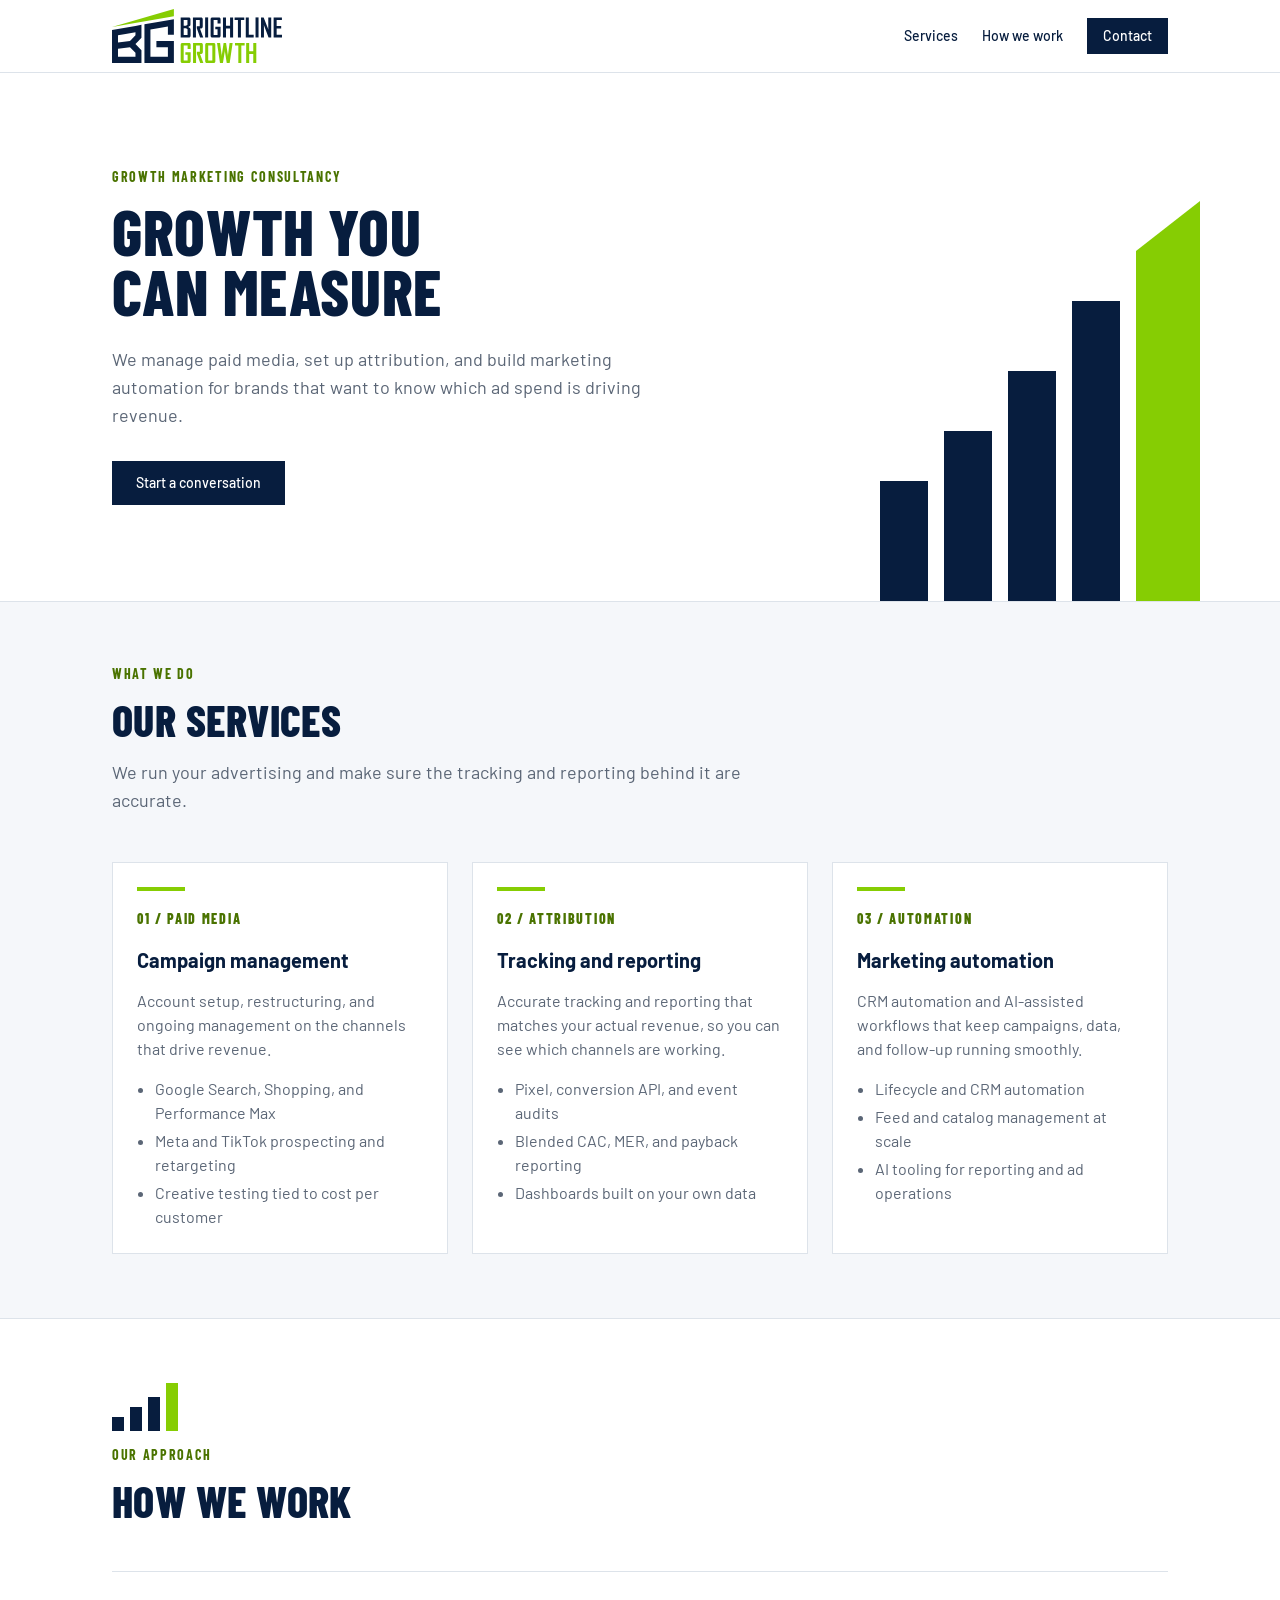
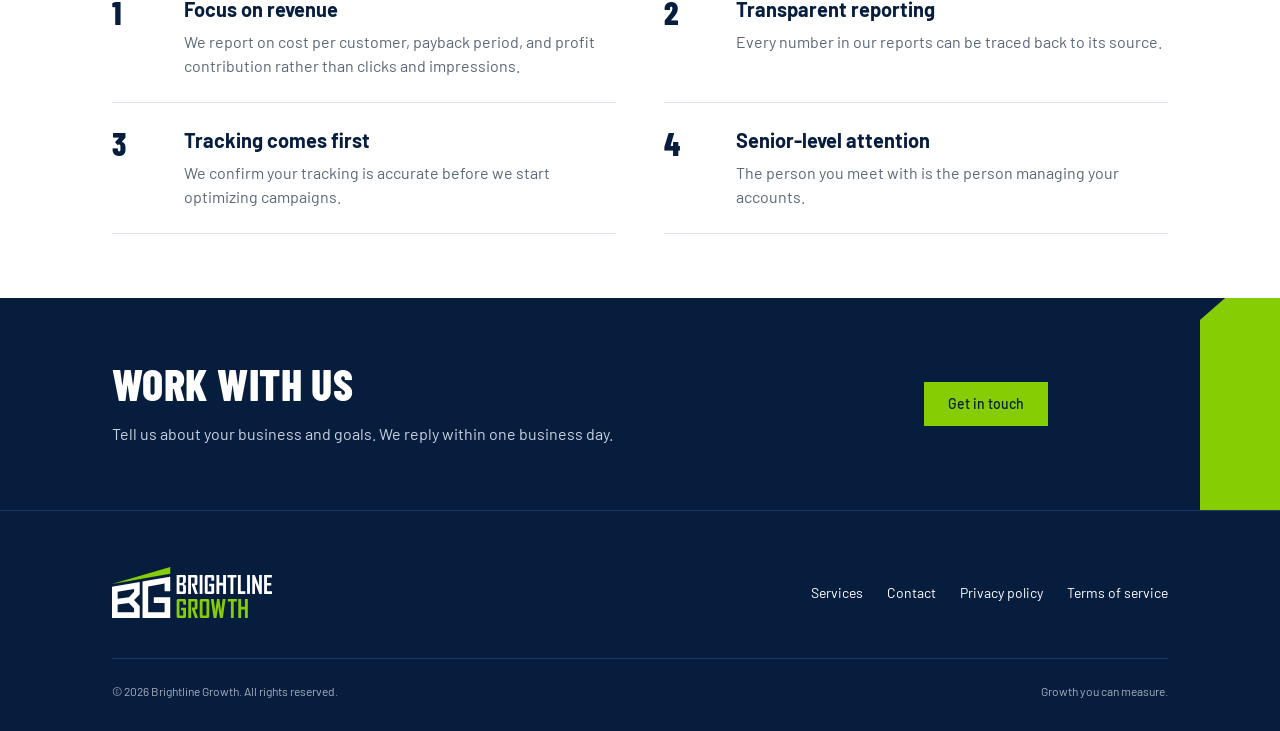
==== index.html @ 3784487e "Add motion: hero chart load sequence, scroll-triggered bars, hover feedback - Hero headline rises wo" ====
<!doctype html>
<html lang="en">
<head>
<meta charset="utf-8">
<script>document.documentElement.classList.add("js")</script>
<meta name="viewport" content="width=device-width, initial-scale=1, maximum-scale=1, user-scalable=no">
<title>Brightline Growth | Growth you can measure</title>
<meta name="description" content="Brightline Growth is a growth marketing consultancy offering paid media management, attribution, and marketing automation.">
<meta property="og:title" content="Brightline Growth | Growth you can measure">
<meta property="og:description" content="Brightline Growth is a growth marketing consultancy offering paid media management, attribution, and marketing automation.">
<meta property="og:type" content="website">
<meta name="theme-color" content="#071d3e">
<link rel="icon" type="image/svg+xml" href="assets/bg-mark.svg">
<link rel="preconnect" href="https://fonts.googleapis.com">
<link rel="preconnect" href="https://fonts.gstatic.com" crossorigin>
<link href="https://fonts.googleapis.com/css2?family=Barlow+Condensed:wght@700;800&family=Barlow:wght@400;500;700&display=swap" rel="stylesheet">
<link rel="stylesheet" href="assets/styles.css">
</head>
<body>
<a class="skip" href="#main">Skip to content</a>
<header class="site-header">
  <div class="wrap">
    <a class="logo" href="index.html" aria-label="Brightline Growth home"><img src="assets/brightline-growth-lockup.svg" alt="Brightline Growth" width="170" height="54"></a>
    <nav class="nav" aria-label="Main">
      <a href="index.html#services" class="nav-hide">Services</a>
      <a href="index.html#how" class="nav-hide">How we work</a>
      <a href="contact.html" class="btn btn-sm">Contact</a>
    </nav>
  </div>
</header>
<main id="main">

<section class="hero">
  <div class="wrap">
    <span class="eyebrow">Growth marketing consultancy</span>
    <h1 class="display-xl"><span class="w"><span>Growth</span></span> <span class="w"><span>you</span></span> <span class="w"><span>can</span></span> <span class="w"><span>measure</span></span></h1>
    <p class="body-lg muted">We manage paid media, set up attribution, and build marketing automation for brands that want to know which ad spend is driving revenue.</p>
    <a class="btn" href="contact.html">Start a conversation</a>
  </div>
  <svg class="hero-geo" viewBox="0 0 360 420" preserveAspectRatio="xMaxYMax meet" aria-hidden="true">
    <rect x="40"  y="300" width="48" height="120" fill="#071d3e"/>
    <rect x="104" y="250" width="48" height="170" fill="#071d3e"/>
    <rect x="168" y="190" width="48" height="230" fill="#071d3e"/>
    <rect x="232" y="120" width="48" height="300" fill="#071d3e"/>
    <polygon points="296,420 360,420 360,20 296,70" fill="#86cd03"/>
  </svg>
</section>

<section class="section section-raised" id="services" aria-labelledby="services-title">
  <div class="wrap">
    <div class="section-head">
      <span class="eyebrow">What we do</span>
      <h2 class="display-lg" id="services-title">Our services</h2>
      <p class="body-lg muted">We run your advertising and make sure the tracking and reporting behind it are accurate.</p>
    </div>
    <div class="cards">
      <article class="card">
        <div class="card-bar"></div>
        <span class="card-num">01 / Paid media</span>
        <h3>Campaign management</h3>
        <p class="muted">Account setup, restructuring, and ongoing management on the channels that drive revenue.</p>
        <ul>
          <li>Google Search, Shopping, and Performance Max</li>
          <li>Meta and TikTok prospecting and retargeting</li>
          <li>Creative testing tied to cost per customer</li>
        </ul>
      </article>
      <article class="card">
        <div class="card-bar"></div>
        <span class="card-num">02 / Attribution</span>
        <h3>Tracking and reporting</h3>
        <p class="muted">Accurate tracking and reporting that matches your actual revenue, so you can see which channels are working.</p>
        <ul>
          <li>Pixel, conversion API, and event audits</li>
          <li>Blended CAC, MER, and payback reporting</li>
          <li>Dashboards built on your own data</li>
        </ul>
      </article>
      <article class="card">
        <div class="card-bar"></div>
        <span class="card-num">03 / Automation</span>
        <h3>Marketing automation</h3>
        <p class="muted">CRM automation and AI-assisted workflows that keep campaigns, data, and follow-up running smoothly.</p>
        <ul>
          <li>Lifecycle and CRM automation</li>
          <li>Feed and catalog management at scale</li>
          <li>AI tooling for reporting and ad operations</li>
        </ul>
      </article>
    </div>
  </div>
</section>

<section class="section" id="how" aria-labelledby="how-title">
  <div class="wrap">
    <div class="section-head">
      <div class="bars" aria-hidden="true"><span style="height:30%"></span><span style="height:50%"></span><span style="height:70%"></span><span style="height:100%"></span></div>
      <span class="eyebrow">Our approach</span>
      <h2 class="display-lg" id="how-title">How we work</h2>
    </div>
    <div class="rules">
      <div class="rule"><span class="rule-n">1</span><div><h3>Focus on revenue</h3><p>We report on cost per customer, payback period, and profit contribution rather than clicks and impressions.</p></div></div>
      <div class="rule"><span class="rule-n">2</span><div><h3>Transparent reporting</h3><p>Every number in our reports can be traced back to its source.</p></div></div>
      <div class="rule"><span class="rule-n">3</span><div><h3>Tracking comes first</h3><p>We confirm your tracking is accurate before we start optimizing campaigns.</p></div></div>
      <div class="rule"><span class="rule-n">4</span><div><h3>Senior-level attention</h3><p>The person you meet with is the person managing your accounts.</p></div></div>
    </div>
  </div>
</section>

<section class="cta" aria-labelledby="cta-title">
  <div class="wrap">
    <div>
      <h2 class="display-lg" id="cta-title">Work with us</h2>
      <p style="margin-top:16px">Tell us about your business and goals. We reply within one business day.</p>
    </div>
    <a class="btn btn-inverse" href="contact.html">Get in touch</a>
  </div>
  <svg class="cta-wedge" viewBox="0 0 280 300" preserveAspectRatio="xMaxYMax slice" aria-hidden="true">
    <polygon points="200,300 280,300 280,40 200,110" fill="#86cd03"/>
  </svg>
</section>
</main>
<footer class="site-footer">
  <div class="wrap">
    <div class="top">
      <a class="logo" href="index.html" aria-label="Brightline Growth home"><img src="assets/brightline-growth-lockup-reversed.svg" alt="Brightline Growth" width="160" height="51"></a>
      <nav class="footer-links" aria-label="Footer">
        <a href="index.html#services">Services</a>
        <a href="contact.html">Contact</a>
        <a href="privacy.html">Privacy policy</a>
        <a href="terms.html">Terms of service</a>
      </nav>
    </div>
    <div class="footer-meta">
      <span>&copy; 2026 Brightline Growth. All rights reserved.</span>
      <span>Growth you can measure.</span>
    </div>
  </div>
</footer>
<script src="assets/site.js" defer></script>
</body>
</html>
---- assets/styles.css ----
/* Brightline Growth — site styles. Tokens from the Brightline Growth design system. */
:root {
  /* Brand */
  --navy: #071d3e;
  --lime: #86cd03;
  --navy-700: #1c3a66;
  --navy-100: #e3e9f2;
  --lime-700: #4a7300;
  --lime-100: #eef8d9;
  --gray-50: #f5f7fa;
  --gray-200: #dde3ea;
  --gray-500: #5b6676;
  --white: #ffffff;

  /* Semantic (Light) */
  --surface: var(--white);
  --surface-raised: var(--gray-50);
  --surface-inverse: var(--navy);
  --ink: var(--navy);
  --ink-muted: var(--gray-500);
  --ink-inverse: var(--white);
  --border: var(--gray-200);
  --border-strong: #7a8698;
  --primary: var(--navy);
  --on-primary: var(--white);
  --primary-hover: var(--navy-700);
  --accent: var(--lime);
  --on-accent: var(--navy);
  --accent-ink: var(--lime-700);
  --focus: var(--lime-700);
  --positive: var(--lime-700);
  --negative: #b8431c;
  --inverse-action: var(--lime);
  --on-inverse-action: var(--navy);

  /* Type */
  --font-display: "Barlow Condensed", "Arial Narrow", system-ui, sans-serif;
  --font-sans: Barlow, system-ui, -apple-system, "Segoe UI", sans-serif;

  /* Space */
  --space-1: 4px; --space-2: 8px; --space-3: 12px; --space-4: 16px;
  --space-6: 24px; --space-8: 32px; --space-12: 48px; --space-16: 64px;

  --radius-sm: 2px;
  --max: 1120px;
  --gutter: 16px;
  color-scheme: light;
}

* { box-sizing: border-box; }
/* overflow-x: clip (not hidden) stops sideways scrolling without breaking the sticky header. */
html { -webkit-text-size-adjust: 100%; overflow-x: clip; scroll-padding-top: 88px; }
body {
  margin: 0;
  background: var(--surface);
  color: var(--ink);
  font-family: var(--font-sans);
  font-size: 16px;
  line-height: 24px;
  overflow-x: clip;
  touch-action: pan-x pan-y; /* no double-tap or pinch zoom */
}
img { max-width: 100%; display: block; }
a { color: var(--ink); text-decoration-thickness: 1px; text-underline-offset: 3px; }
a:hover { color: var(--accent-ink); }
:focus-visible { outline: 2px solid var(--focus); outline-offset: 2px; }

.skip { position: absolute; left: -9999px; }
.skip:focus { left: var(--space-4); top: var(--space-4); background: var(--surface); padding: var(--space-2) var(--space-4); z-index: 10; }

.wrap { max-width: var(--max); margin: 0 auto; padding: 0 var(--gutter); }
@media (min-width: 720px) { :root { --gutter: 32px; } }

/* Type styles */
.display-xl, .display-lg, .eyebrow { font-family: var(--font-display); text-transform: uppercase; letter-spacing: 0.01em; font-weight: 800; margin: 0; }
.display-xl { font-size: 44px; line-height: 44px; }
.display-lg { font-size: 34px; line-height: 36px; }
@media (min-width: 720px) {
  .display-xl { font-size: 64px; line-height: 60px; }
  .display-lg { font-size: 44px; line-height: 44px; }
}
.eyebrow { font-size: 14px; line-height: 16px; font-weight: 700; letter-spacing: 0.12em; color: var(--accent-ink); margin-bottom: var(--space-4); display: block; }
h1, h2, h3 { margin: 0; font-weight: 700; }
h1 { font-size: 36px; line-height: 42px; }
h2 { font-size: 26px; line-height: 32px; }
h3 { font-size: 20px; line-height: 26px; }
.body-lg { font-size: 18px; line-height: 28px; }
.caption { font-size: 12px; line-height: 16px; color: var(--ink-muted); }
.muted { color: var(--ink-muted); }

/* Header */
.site-header { position: sticky; top: 0; z-index: 100; border-bottom: 1px solid var(--border); background: var(--surface); }
.site-header .wrap { display: flex; align-items: center; justify-content: space-between; gap: var(--space-4); min-height: 72px; }
.logo { display: inline-flex; padding: var(--space-2) 0; }
.logo img { width: 150px; height: auto; }
.nav { display: flex; align-items: center; gap: var(--space-6); }
.nav a { font-size: 14px; line-height: 20px; font-weight: 500; text-decoration: none; }
.nav a[aria-current="page"] { box-shadow: inset 0 -2px 0 var(--accent); }
.nav .nav-hide { display: none; }
@media (min-width: 560px) { .nav .nav-hide { display: inline; } .logo img { width: 170px; } }

/* Buttons */
.btn {
  display: inline-flex; align-items: center; justify-content: center; gap: var(--space-2);
  font-family: var(--font-sans); font-size: 14px; line-height: 20px; font-weight: 500;
  padding: var(--space-3) var(--space-6); border: 0; border-radius: 0;
  background: var(--primary); color: var(--on-primary); text-decoration: none; cursor: pointer;
}
.btn:hover { background: var(--primary-hover); color: var(--on-primary); }
.btn-inverse { background: var(--inverse-action); color: var(--on-inverse-action); }
.btn-inverse:hover { background: var(--white); color: var(--navy); }
.btn-sm { padding: var(--space-2) var(--space-4); }
.btn[disabled] { opacity: 0.6; cursor: wait; }

/* Hero */
.hero { position: relative; overflow: hidden; padding: var(--space-16) 0; }
.hero .wrap { position: relative; z-index: 1; }
.hero .display-xl { max-width: 14ch; }
.hero p { max-width: 560px; margin: var(--space-6) 0 var(--space-8); }
.hero-geo { position: absolute; right: -40px; bottom: 0; width: 360px; height: 100%; pointer-events: none; display: none; }
@media (min-width: 900px) { .hero { padding: 96px 0; } .hero-geo { display: block; right: max(0px, calc((100vw - var(--max)) / 2)); } }

/* Sections */
.section { padding: var(--space-16) 0; }
.section-raised { background: var(--surface-raised); border-top: 1px solid var(--border); border-bottom: 1px solid var(--border); }
.section-head { max-width: 640px; margin-bottom: var(--space-12); }
.section-head p { margin: var(--space-4) 0 0; }

.cards { display: grid; gap: var(--space-6); grid-template-columns: 1fr; }
@media (min-width: 800px) { .cards { grid-template-columns: repeat(3, 1fr); } }
.card { background: var(--surface); border: 1px solid var(--border); padding: var(--space-6); display: flex; flex-direction: column; gap: var(--space-4); }
.card p { margin: 0; }
.card ul { margin: 0; padding-left: 18px; color: var(--ink-muted); }
.card li + li { margin-top: var(--space-1); }
.card-num { font-family: var(--font-display); text-transform: uppercase; font-weight: 800; font-size: 14px; letter-spacing: 0.12em; color: var(--accent-ink); }
.card-bar { height: 4px; width: 48px; background: var(--accent); }

/* Proof / principles */
.rules { display: grid; gap: 0; grid-template-columns: 1fr; border-top: 1px solid var(--border); }
@media (min-width: 800px) { .rules { grid-template-columns: repeat(2, 1fr); column-gap: var(--space-12); } }
.rule { display: grid; grid-template-columns: 56px 1fr; gap: var(--space-4); padding: var(--space-6) 0; border-bottom: 1px solid var(--border); }
.rule-n { font-family: var(--font-display); font-weight: 800; font-size: 32px; line-height: 32px; color: var(--ink); }
.rule h3 { margin-bottom: var(--space-2); }
.rule p { margin: 0; color: var(--ink-muted); }

.bars { display: flex; align-items: flex-end; gap: 6px; height: 48px; margin-bottom: var(--space-4); }
.bars span { width: 12px; background: var(--navy); }
.bars span:last-child { background: var(--accent); }

/* CTA band */
.cta { background: var(--surface-inverse); color: var(--ink-inverse); padding: var(--space-16) 0; position: relative; overflow: hidden; }
.cta .wrap { display: flex; flex-direction: column; gap: var(--space-6); align-items: flex-start; position: relative; z-index: 1; }
.cta p { margin: 0; max-width: 520px; color: #c9d3e1; }
.cta-wedge { position: absolute; right: 0; bottom: 0; width: 280px; height: 100%; display: none; }
@media (min-width: 800px) { .cta .wrap { flex-direction: row; align-items: center; justify-content: space-between; } .cta-wedge { display: block; } .cta .btn { margin-right: 120px; } }

/* Footer */
.site-footer { background: var(--surface-inverse); color: var(--ink-inverse); border-top: 1px solid var(--navy-700); padding: var(--space-12) 0 var(--space-8); }
.site-footer .wrap { display: grid; gap: var(--space-8); }
.site-footer .logo img { width: 160px; }
.footer-links { display: flex; flex-wrap: wrap; gap: var(--space-6); }
.footer-links a { color: var(--ink-inverse); font-size: 14px; text-decoration: none; }
.footer-links a:hover { color: var(--lime); }
.footer-meta { font-size: 12px; line-height: 16px; color: #a3afc0; border-top: 1px solid var(--navy-700); padding-top: var(--space-6); display: flex; flex-wrap: wrap; justify-content: space-between; gap: var(--space-4); }
@media (min-width: 720px) { .site-footer .top { display: flex; justify-content: space-between; align-items: center; } }

/* Page header (inner pages) */
.page-head { background: var(--surface-inverse); color: var(--ink-inverse); padding: var(--space-12) 0; position: relative; overflow: hidden; }
.page-head .eyebrow { color: var(--lime); }
.page-head p { color: #c9d3e1; margin: var(--space-4) 0 0; max-width: 560px; }

/* Contact */
.contact-grid { display: grid; gap: var(--space-12); grid-template-columns: 1fr; }
@media (min-width: 880px) { .contact-grid { grid-template-columns: 3fr 2fr; } }
.form { display: grid; gap: var(--space-6); }
.form-row { display: grid; gap: var(--space-6); grid-template-columns: 1fr; }
@media (min-width: 600px) { .form-row { grid-template-columns: 1fr 1fr; } }
.field { display: grid; gap: var(--space-2); }
.field label { font-size: 14px; line-height: 20px; font-weight: 500; }
.field .opt { color: var(--ink-muted); font-weight: 400; }
.field input, .field select, .field textarea {
  font: inherit; color: var(--ink); background: var(--surface);
  border: 1px solid var(--border-strong); border-radius: var(--radius-sm);
  padding: var(--space-3); width: 100%; min-height: 48px;
}
.field textarea { min-height: 140px; resize: vertical; }
.field select { appearance: none; background-image: linear-gradient(45deg, transparent 50%, var(--ink) 50%), linear-gradient(135deg, var(--ink) 50%, transparent 50%); background-position: calc(100% - 18px) 21px, calc(100% - 13px) 21px; background-size: 5px 5px; background-repeat: no-repeat; padding-right: 40px; }
.field input:focus-visible, .field select:focus-visible, .field textarea:focus-visible { outline: 2px solid var(--focus); outline-offset: 2px; }
.field [aria-invalid="true"] { border-color: var(--negative); }
.error { color: var(--negative); font-size: 14px; line-height: 20px; margin: 0; }
.error:empty { display: none; }
.hp { position: absolute; left: -9999px; }
.form-note { font-size: 12px; line-height: 16px; color: var(--ink-muted); margin: 0; }
.status { padding: var(--space-4) var(--space-6); border: 1px solid var(--border); margin: 0; }
.status.ok { background: var(--lime-100); border-color: var(--lime-700); color: var(--navy); }
.status.bad { border-color: var(--negative); color: var(--negative); }
.aside { background: var(--surface-raised); border: 1px solid var(--border); padding: var(--space-6); display: grid; gap: var(--space-6); align-content: start; }
.aside h3 { margin-bottom: var(--space-2); }
.aside p, .aside ol { margin: 0; }
.aside ol { padding-left: 20px; }
.aside li + li { margin-top: var(--space-2); }

/* Legal */
.legal { max-width: 720px; padding: var(--space-12) 0 var(--space-16); }
.legal h2 { margin: var(--space-12) 0 var(--space-4); }
.legal h3 { margin: var(--space-6) 0 var(--space-2); }
.legal p, .legal ul { margin: 0 0 var(--space-4); }
.legal ul { padding-left: 20px; }
.legal li + li { margin-top: var(--space-2); }
.legal .updated { color: var(--ink-muted); font-size: 14px; }
.toc { background: var(--surface-raised); border: 1px solid var(--border); padding: var(--space-6); margin: var(--space-8) 0 0; }
.toc ol { margin: var(--space-2) 0 0; padding-left: 20px; columns: 1; }
@media (min-width: 600px) { .toc ol { columns: 2; column-gap: var(--space-8); } }

@media (prefers-reduced-motion: no-preference) { html { scroll-behavior: smooth; } }

/* ==========================================================================
   Motion
   One orchestrated moment (the hero chart plots itself on load), the same
   growth motif repeated where bars already exist, and feedback on hover/scroll.
   Everything is visible without JS; reduced-motion users get a static page.
   ========================================================================== */
:root {
  --ease-out: cubic-bezier(0.16, 1, 0.3, 1);
  --ease-in-out: cubic-bezier(0.65, 0, 0.35, 1);
}

/* Header compacts once the page scrolls */
.site-header .wrap { transition: min-height 0.35s var(--ease-out); }
.site-header .logo img { transition: width 0.35s var(--ease-out); }
.site-header.is-scrolled .wrap { min-height: 60px; }
.site-header.is-scrolled .logo img { width: 132px; }
@media (min-width: 560px) { .site-header.is-scrolled .logo img { width: 150px; } }

/* Nav underline slides in from the left */
.nav a:not(.btn) { position: relative; }
.nav a:not(.btn)::after {
  content: ""; position: absolute; left: 0; right: 0; bottom: -6px; height: 2px;
  background: var(--accent); transform: scaleX(0); transform-origin: left;
  transition: transform 0.3s var(--ease-out);
}
.nav a:not(.btn):hover::after { transform: scaleX(1); }

/* Buttons: a lime bar sweeps along the bottom; inverse buttons fill from the left */
.btn { position: relative; overflow: hidden; isolation: isolate; transition: background-color 0.25s, color 0.25s; }
.btn::after {
  content: ""; position: absolute; left: 0; right: 0; bottom: 0; height: 3px;
  background: var(--accent); transform: scaleX(0); transform-origin: left;
  transition: transform 0.35s var(--ease-out);
}
.btn:hover::after, .btn:focus-visible::after { transform: scaleX(1); }
.btn-inverse:hover { background: var(--inverse-action); }
.btn-inverse::after { top: 0; height: auto; background: var(--white); z-index: -1; }

/* Cards: the lime bar extends across the card on hover */
.card { transition: border-color 0.3s; }
.card:hover { border-color: var(--border-strong); }
.card-bar { transform-origin: left; transition: width 0.5s var(--ease-out); }
.card:hover .card-bar { width: 100%; }

@media (prefers-reduced-motion: no-preference) {
  /* Hero load sequence: words rise, then the chart plots bar by bar */
  .hero .w { display: inline-block; overflow: hidden; vertical-align: top; padding-bottom: 0.08em; margin-bottom: -0.08em; }
  .hero .w > span { display: inline-block; animation: rise 0.9s var(--ease-out) both; }
  .hero .w:nth-child(2) > span { animation-delay: 0.08s; }
  .hero .w:nth-child(3) > span { animation-delay: 0.16s; }
  .hero .w:nth-child(4) > span { animation-delay: 0.24s; }
  .hero .eyebrow { animation: fade 0.6s ease both; }
  .hero p, .hero .btn { animation: fade-up 0.8s var(--ease-out) 0.45s both; }
  .hero .btn { animation-delay: 0.55s; }

  .hero-geo rect, .hero-geo polygon { transform-box: fill-box; transform-origin: bottom; animation: grow 1s var(--ease-out) both; }
  .hero-geo rect:nth-of-type(1) { animation-delay: 0.35s; }
  .hero-geo rect:nth-of-type(2) { animation-delay: 0.45s; }
  .hero-geo rect:nth-of-type(3) { animation-delay: 0.55s; }
  .hero-geo rect:nth-of-type(4) { animation-delay: 0.65s; }
  .hero-geo polygon { animation: grow 1.3s var(--ease-out) 0.8s both; }

  /* Repeated motif: bars grow when they scroll into view (JS adds .in) */
  .js .bars span { transform: scaleY(0); transform-origin: bottom; transition: transform 0.8s var(--ease-out); }
  .js .bars span:nth-child(2) { transition-delay: 0.08s; }
  .js .bars span:nth-child(3) { transition-delay: 0.16s; }
  .js .bars span:nth-child(4) { transition-delay: 0.24s; }
  .js .bars.in span { transform: none; }

  .js .card .card-bar { transform: scaleX(0); transition: transform 0.7s var(--ease-out), width 0.5s var(--ease-out); }
  .js .card:nth-child(2) .card-bar { transition-delay: 0.1s, 0s; }
  .js .card:nth-child(3) .card-bar { transition-delay: 0.2s, 0s; }
  .js .cards.in .card-bar { transform: none; }

  .js .cta-wedge polygon { transform-box: fill-box; transform-origin: bottom; transform: scaleY(0); transition: transform 1.1s var(--ease-out) 0.15s; }
  .js .cta.in .cta-wedge polygon { transform: none; }
}

@keyframes rise { from { transform: translateY(105%); } to { transform: none; } }
@keyframes fade { from { opacity: 0; } to { opacity: 1; } }
@keyframes fade-up { from { opacity: 0; transform: translateY(12px); } to { opacity: 1; transform: none; } }
@keyframes grow { from { transform: scaleY(0); } to { transform: none; } }
@media (prefers-reduced-motion: reduce) {
  *, *::before, *::after { transition-duration: 0.01ms !important; animation-duration: 0.01ms !important; }
}
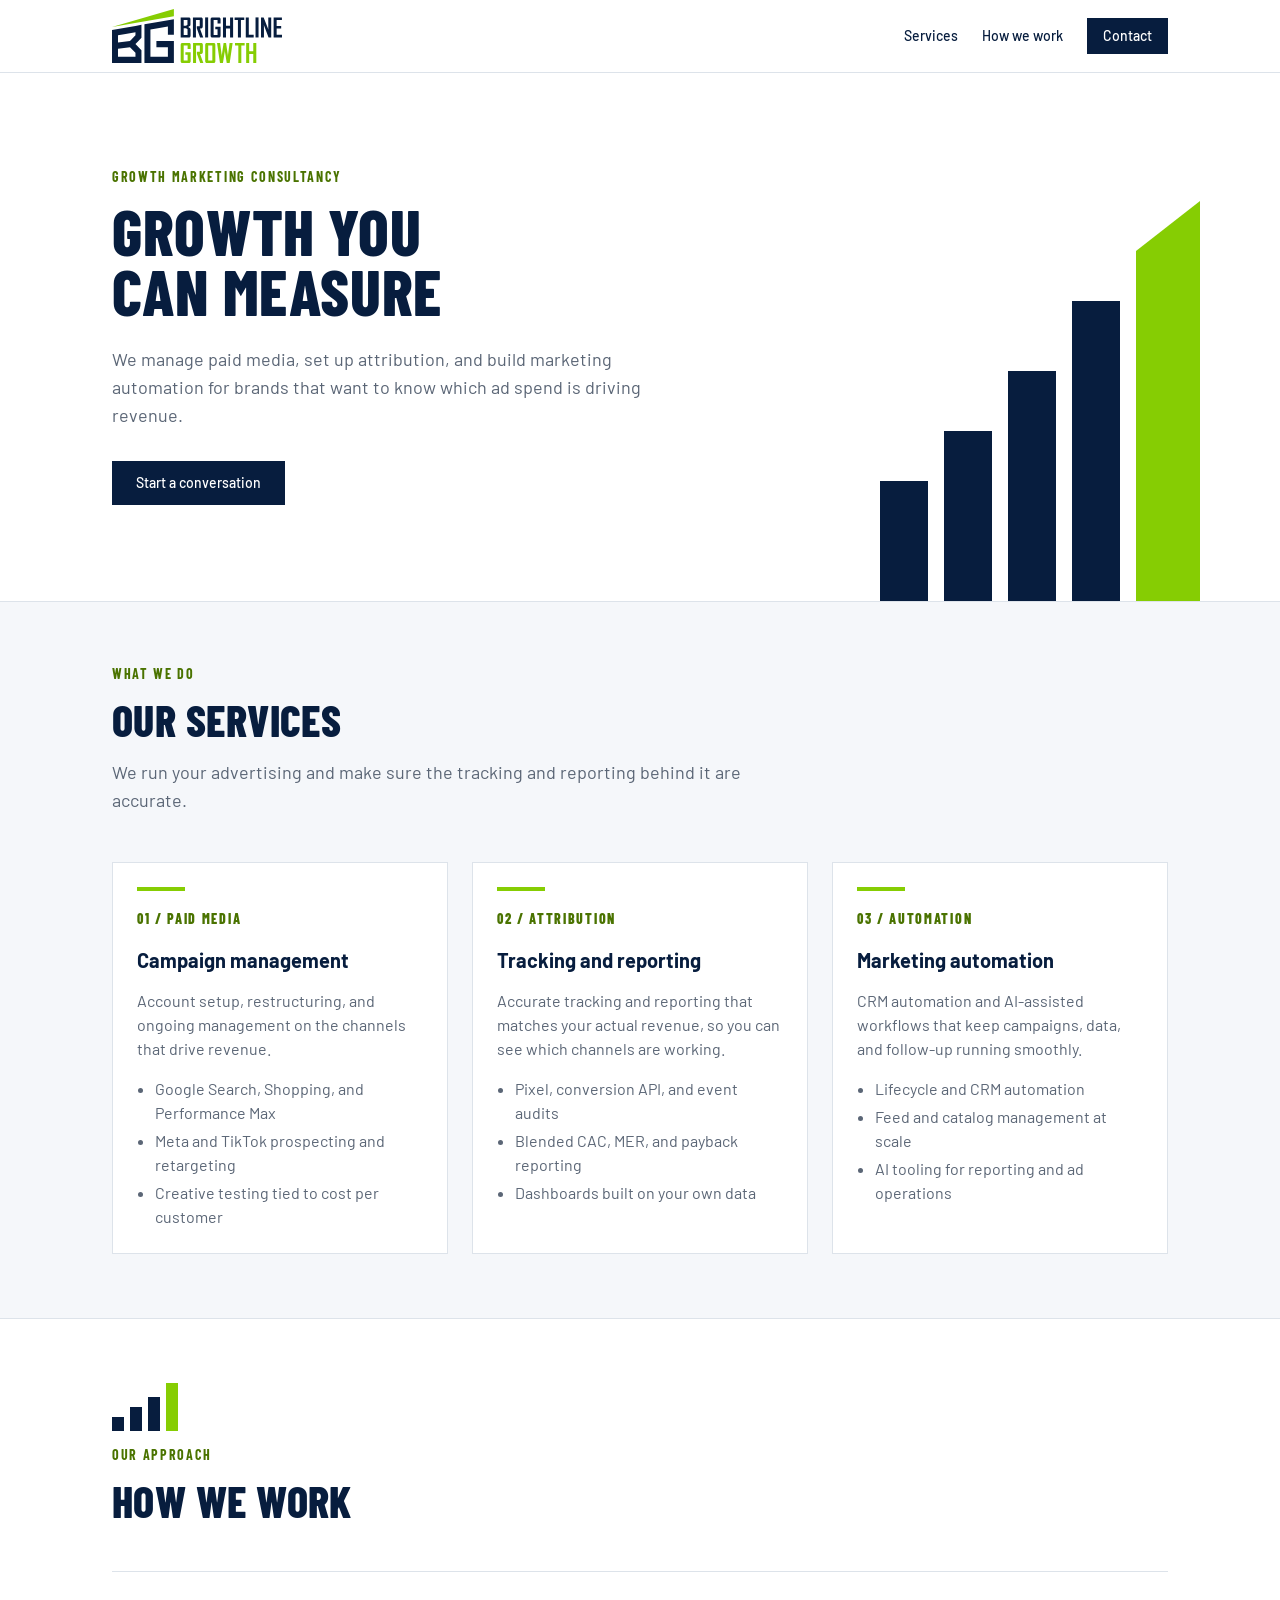
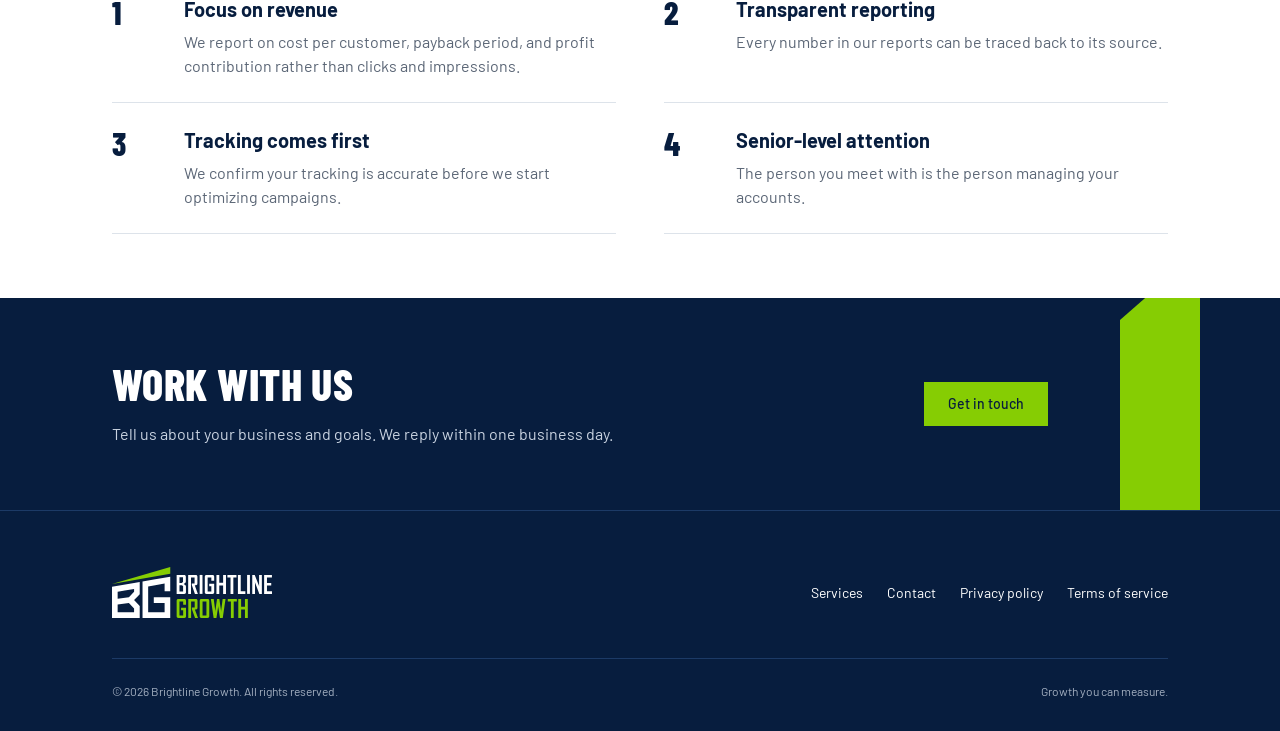
==== commit 1b96804f: "Fix design review issues and add SEO foundations Design: skip link above sticky header, visible focu" ====
--- a/index.html
+++ b/index.html
@@ -4,26 +4,68 @@
 <meta charset="utf-8">
 <script>document.documentElement.classList.add("js")</script>
 <meta name="viewport" content="width=device-width, initial-scale=1, maximum-scale=1, user-scalable=no">
-<title>Brightline Growth | Growth you can measure</title>
-<meta name="description" content="Brightline Growth is a growth marketing consultancy offering paid media management, attribution, and marketing automation.">
-<meta property="og:title" content="Brightline Growth | Growth you can measure">
-<meta property="og:description" content="Brightline Growth is a growth marketing consultancy offering paid media management, attribution, and marketing automation.">
+<title>Brightline Growth | Growth Marketing Consultancy</title>
+<meta name="description" content="Brightline Growth is a Southern California growth marketing consultancy offering paid media management, attribution, and marketing automation.">
+<meta property="og:title" content="Brightline Growth | Growth Marketing Consultancy">
+<meta property="og:description" content="Brightline Growth is a Southern California growth marketing consultancy offering paid media management, attribution, and marketing automation.">
 <meta property="og:type" content="website">
 <meta name="theme-color" content="#071d3e">
+<link rel="canonical" href="https://brightlinegrowth.com/">
+<meta property="og:url" content="https://brightlinegrowth.com/">
+<meta property="og:site_name" content="Brightline Growth">
+<meta property="og:image" content="https://brightlinegrowth.com/assets/og-image.png">
+<meta property="og:image:width" content="1200">
+<meta property="og:image:height" content="630">
+<meta property="og:image:alt" content="Brightline Growth: Growth you can measure">
+<meta name="twitter:card" content="summary_large_image">
 <link rel="icon" type="image/svg+xml" href="assets/bg-mark.svg">
+<link rel="apple-touch-icon" href="/apple-touch-icon.png">
 <link rel="preconnect" href="https://fonts.googleapis.com">
 <link rel="preconnect" href="https://fonts.gstatic.com" crossorigin>
 <link href="https://fonts.googleapis.com/css2?family=Barlow+Condensed:wght@700;800&family=Barlow:wght@400;500;700&display=swap" rel="stylesheet">
 <link rel="stylesheet" href="assets/styles.css">
+<script type="application/ld+json">
+{
+ "@context": "https://schema.org",
+ "@type": "ProfessionalService",
+ "name": "Brightline Growth",
+ "url": "https://brightlinegrowth.com/",
+ "logo": "https://brightlinegrowth.com/apple-touch-icon.png",
+ "image": "https://brightlinegrowth.com/assets/og-image.png",
+ "description": "Growth marketing consultancy offering paid media management, attribution, and marketing automation.",
+ "slogan": "Growth you can measure",
+ "address": {
+  "@type": "PostalAddress",
+  "addressRegion": "CA",
+  "addressCountry": "US"
+ },
+ "areaServed": {
+  "@type": "Country",
+  "name": "United States"
+ },
+ "knowsAbout": [
+  "Paid media",
+  "Google Ads",
+  "Meta Ads",
+  "Marketing attribution",
+  "Marketing automation"
+ ],
+ "contactPoint": {
+  "@type": "ContactPoint",
+  "contactType": "sales",
+  "url": "https://brightlinegrowth.com/contact.html"
+ }
+}
+</script>
 </head>
 <body>
 <a class="skip" href="#main">Skip to content</a>
 <header class="site-header">
   <div class="wrap">
-    <a class="logo" href="index.html" aria-label="Brightline Growth home"><img src="assets/brightline-growth-lockup.svg" alt="Brightline Growth" width="170" height="54"></a>
+    <a class="logo" href="/" aria-label="Brightline Growth home"><img src="assets/brightline-growth-lockup.svg" alt="Brightline Growth" width="170" height="54"></a>
     <nav class="nav" aria-label="Main">
-      <a href="index.html#services" class="nav-hide">Services</a>
-      <a href="index.html#how" class="nav-hide">How we work</a>
+      <a href="/#services" class="nav-hide">Services</a>
+      <a href="/#how" class="nav-hide">How we work</a>
       <a href="contact.html" class="btn btn-sm">Contact</a>
     </nav>
   </div>
@@ -123,9 +165,9 @@
 <footer class="site-footer">
   <div class="wrap">
     <div class="top">
-      <a class="logo" href="index.html" aria-label="Brightline Growth home"><img src="assets/brightline-growth-lockup-reversed.svg" alt="Brightline Growth" width="160" height="51"></a>
+      <a class="logo" href="/" aria-label="Brightline Growth home"><img src="assets/brightline-growth-lockup-reversed.svg" alt="Brightline Growth" width="160" height="51"></a>
       <nav class="footer-links" aria-label="Footer">
-        <a href="index.html#services">Services</a>
+        <a href="/#services">Services</a>
         <a href="contact.html">Contact</a>
         <a href="privacy.html">Privacy policy</a>
         <a href="terms.html">Terms of service</a>
--- a/assets/styles.css
+++ b/assets/styles.css
@@ -299,3 +299,10 @@
 @media (prefers-reduced-motion: reduce) {
   *, *::before, *::after { transition-duration: 0.01ms !important; animation-duration: 0.01ms !important; }
 }
+
+/* Design review fixes */
+.skip:focus { z-index: 200; } /* stay above the sticky header */
+.site-footer :focus-visible, .cta :focus-visible, .page-head :focus-visible { outline-color: var(--lime); } /* 3:1 on navy */
+.card > * { max-width: 62ch; } /* readable line length when cards stack on tablets */
+@media (min-width: 800px) { .cta-wedge { right: max(0px, calc((100vw - var(--max)) / 2)); } } /* keep wedge near content on wide screens */
+.toc li a { display: inline-block; padding: 3px 0; } /* 24px minimum tap height */
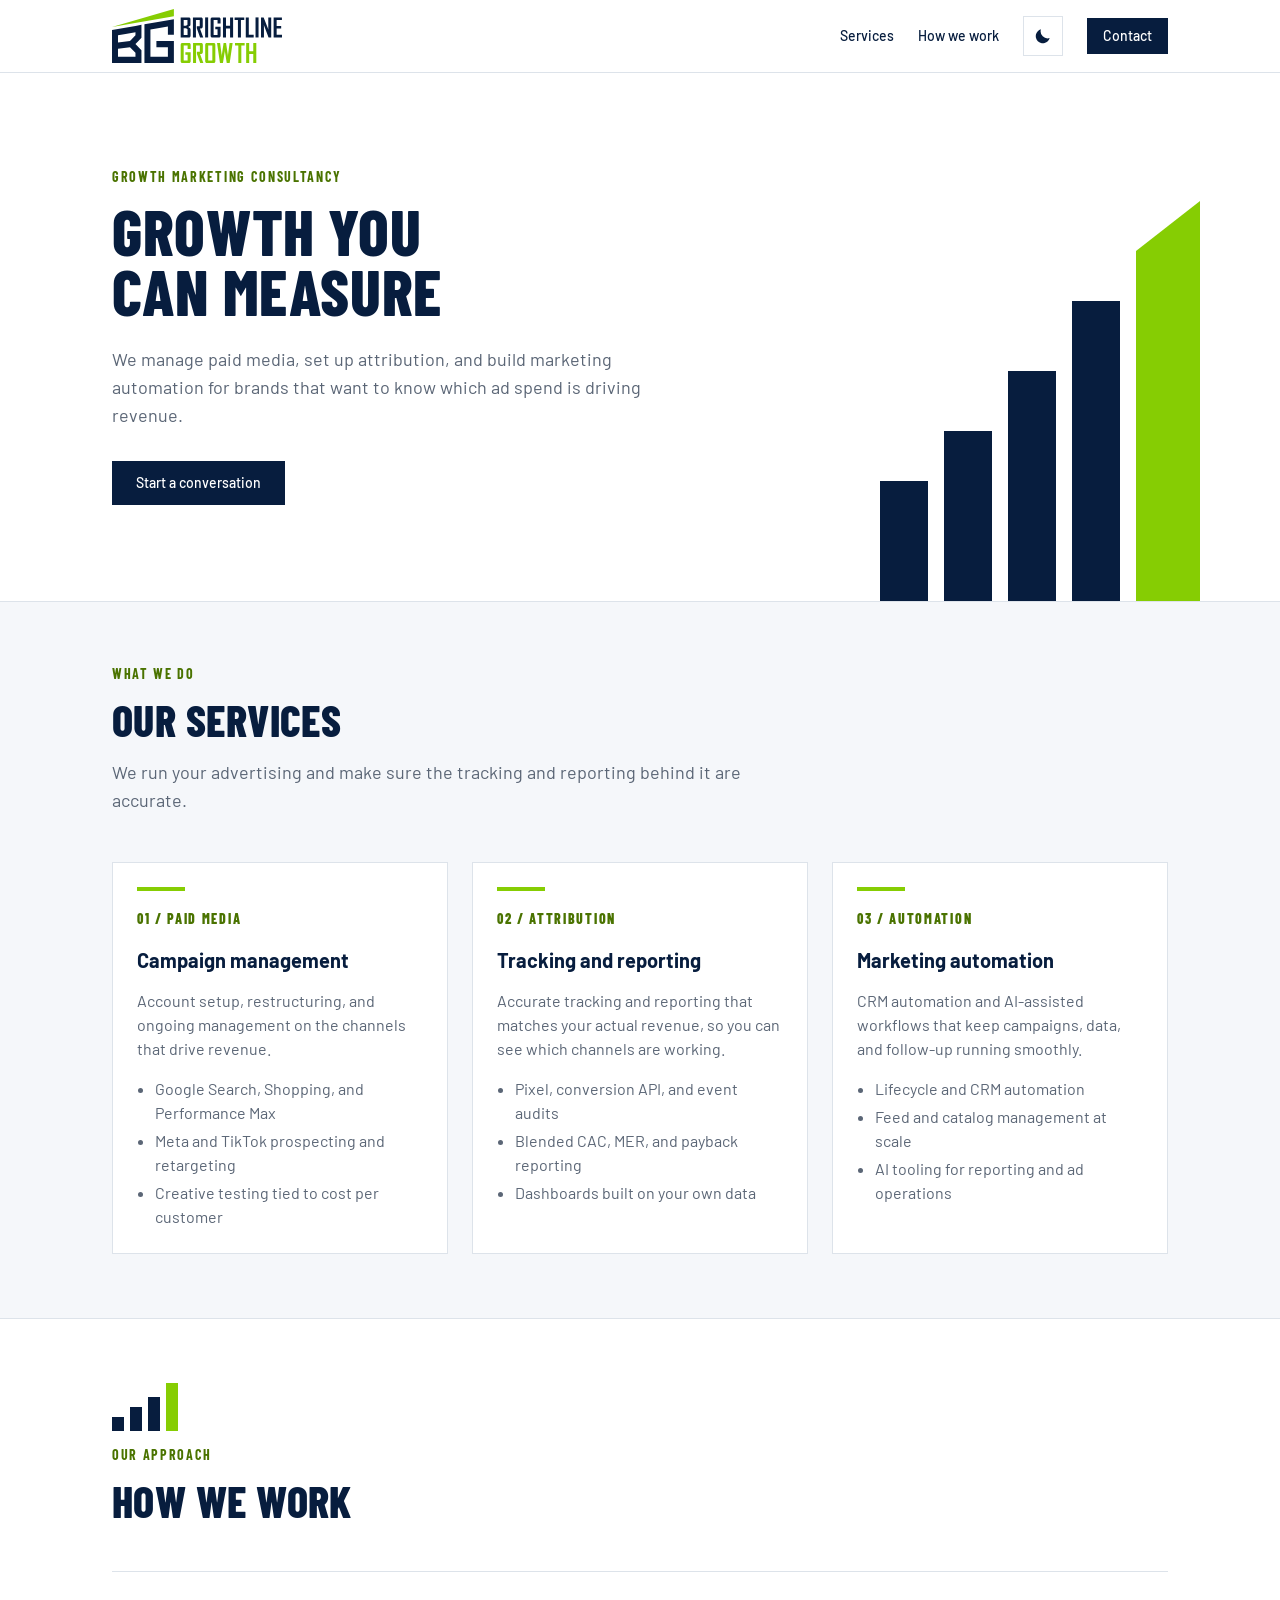
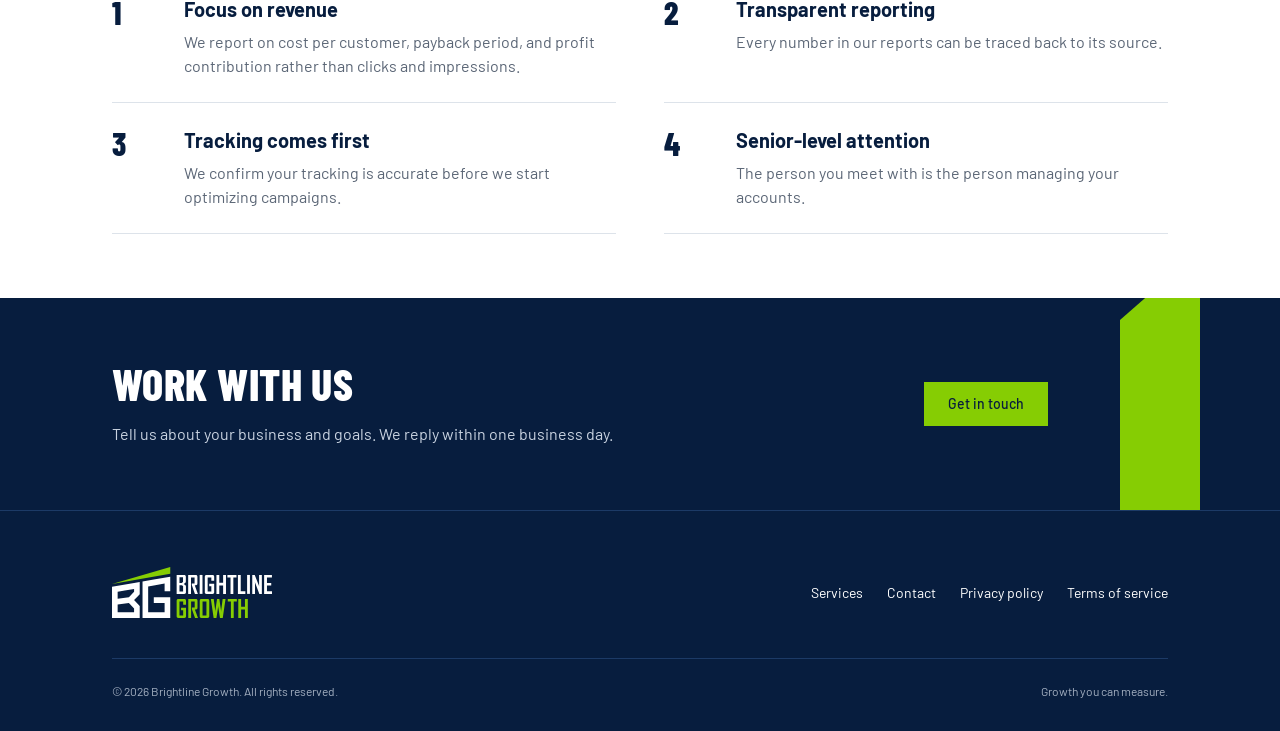
==== commit 725fd133: "Add dark mode toggle that follows the system, and more motion on mobile Dark mode: full dark palette" ====
--- a/index.html
+++ b/index.html
@@ -2,7 +2,7 @@
 <html lang="en">
 <head>
 <meta charset="utf-8">
-<script>document.documentElement.classList.add("js")</script>
+<script>(function(d){d.classList.add("js");try{var t=localStorage.getItem("theme");if(t==="light"||t==="dark")d.setAttribute("data-theme",t)}catch(e){}})(document.documentElement)</script>
 <meta name="viewport" content="width=device-width, initial-scale=1, maximum-scale=1, user-scalable=no">
 <title>Brightline Growth | Growth Marketing Consultancy</title>
 <meta name="description" content="Brightline Growth is a Southern California growth marketing consultancy offering paid media management, attribution, and marketing automation.">
@@ -62,10 +62,14 @@
 <a class="skip" href="#main">Skip to content</a>
 <header class="site-header">
   <div class="wrap">
-    <a class="logo" href="/" aria-label="Brightline Growth home"><img src="assets/brightline-growth-lockup.svg" alt="Brightline Growth" width="170" height="54"></a>
+    <a class="logo" href="/" aria-label="Brightline Growth home"><img class="logo-light" src="assets/brightline-growth-lockup.svg" alt="Brightline Growth" width="170" height="54"><img class="logo-dark" src="assets/brightline-growth-lockup-reversed.svg" alt="" width="170" height="54"></a>
     <nav class="nav" aria-label="Main">
       <a href="/#services" class="nav-hide">Services</a>
       <a href="/#how" class="nav-hide">How we work</a>
+      <button class="theme-toggle" type="button" aria-label="Switch to dark mode">
+        <svg class="icon-moon" viewBox="0 0 24 24" aria-hidden="true"><path d="M20 14.5A8.5 8.5 0 0 1 9.5 4a8.5 8.5 0 1 0 10.5 10.5Z"/></svg>
+        <svg class="icon-sun" viewBox="0 0 24 24" aria-hidden="true"><circle cx="12" cy="12" r="4.5"/><path d="M12 2v2.5M12 19.5V22M2 12h2.5M19.5 12H22M4.9 4.9l1.8 1.8M17.3 17.3l1.8 1.8M4.9 19.1l1.8-1.8M17.3 6.7l1.8-1.8"/></svg>
+      </button>
       <a href="contact.html" class="btn btn-sm">Contact</a>
     </nav>
   </div>
--- a/assets/styles.css
+++ b/assets/styles.css
@@ -32,6 +32,9 @@
   --negative: #b8431c;
   --inverse-action: var(--lime);
   --on-inverse-action: var(--navy);
+  --chart-bar: var(--navy);
+  --btn-sweep: var(--lime);
+  --on-inverse-muted: #c9d3e1;
 
   /* Type */
   --font-display: "Barlow Condensed", "Arial Narrow", system-ui, sans-serif;
@@ -45,6 +48,48 @@
   --max: 1120px;
   --gutter: 16px;
   color-scheme: light;
+}
+
+/* Dark theme: follows the system unless the visitor picks one with the toggle (data-theme on <html>). */
+@media (prefers-color-scheme: dark) {
+  :root:not([data-theme="light"]) {
+    color-scheme: dark;
+    --surface: #081a33;
+    --surface-raised: #0e2442;
+    --surface-inverse: #030d1f;
+    --ink: #eef2f7;
+    --ink-muted: #a6b2c3;
+    --border: #1d3557;
+    --border-strong: #5a6d8a;
+    --primary: var(--lime);
+    --on-primary: var(--navy);
+    --primary-hover: #9fe11f;
+    --accent-ink: var(--lime);
+    --focus: var(--lime);
+    --positive: var(--lime);
+    --negative: #ff9b73;
+    --chart-bar: #2b4a77;
+    --btn-sweep: var(--navy);
+}
+}
+:root[data-theme="dark"] {
+  color-scheme: dark;
+  --surface: #081a33;
+  --surface-raised: #0e2442;
+  --surface-inverse: #030d1f;
+  --ink: #eef2f7;
+  --ink-muted: #a6b2c3;
+  --border: #1d3557;
+  --border-strong: #5a6d8a;
+  --primary: var(--lime);
+  --on-primary: var(--navy);
+  --primary-hover: #9fe11f;
+  --accent-ink: var(--lime);
+  --focus: var(--lime);
+  --positive: var(--lime);
+  --negative: #ff9b73;
+  --chart-bar: #2b4a77;
+  --btn-sweep: var(--navy);
 }
 
 * { box-sizing: border-box; }
@@ -144,13 +189,13 @@
 .rule p { margin: 0; color: var(--ink-muted); }
 
 .bars { display: flex; align-items: flex-end; gap: 6px; height: 48px; margin-bottom: var(--space-4); }
-.bars span { width: 12px; background: var(--navy); }
+.bars span { width: 12px; background: var(--chart-bar); }
 .bars span:last-child { background: var(--accent); }
 
 /* CTA band */
 .cta { background: var(--surface-inverse); color: var(--ink-inverse); padding: var(--space-16) 0; position: relative; overflow: hidden; }
 .cta .wrap { display: flex; flex-direction: column; gap: var(--space-6); align-items: flex-start; position: relative; z-index: 1; }
-.cta p { margin: 0; max-width: 520px; color: #c9d3e1; }
+.cta p { margin: 0; max-width: 520px; color: var(--on-inverse-muted); }
 .cta-wedge { position: absolute; right: 0; bottom: 0; width: 280px; height: 100%; display: none; }
 @media (min-width: 800px) { .cta .wrap { flex-direction: row; align-items: center; justify-content: space-between; } .cta-wedge { display: block; } .cta .btn { margin-right: 120px; } }
 
@@ -167,7 +212,7 @@
 /* Page header (inner pages) */
 .page-head { background: var(--surface-inverse); color: var(--ink-inverse); padding: var(--space-12) 0; position: relative; overflow: hidden; }
 .page-head .eyebrow { color: var(--lime); }
-.page-head p { color: #c9d3e1; margin: var(--space-4) 0 0; max-width: 560px; }
+.page-head p { color: var(--on-inverse-muted); margin: var(--space-4) 0 0; max-width: 560px; }
 
 /* Contact */
 .contact-grid { display: grid; gap: var(--space-12); grid-template-columns: 1fr; }
@@ -245,7 +290,7 @@
 .btn { position: relative; overflow: hidden; isolation: isolate; transition: background-color 0.25s, color 0.25s; }
 .btn::after {
   content: ""; position: absolute; left: 0; right: 0; bottom: 0; height: 3px;
-  background: var(--accent); transform: scaleX(0); transform-origin: left;
+  background: var(--btn-sweep); transform: scaleX(0); transform-origin: left;
   transition: transform 0.35s var(--ease-out);
 }
 .btn:hover::after, .btn:focus-visible::after { transform: scaleX(1); }
@@ -306,3 +351,97 @@
 .card > * { max-width: 62ch; } /* readable line length when cards stack on tablets */
 @media (min-width: 800px) { .cta-wedge { right: max(0px, calc((100vw - var(--max)) / 2)); } } /* keep wedge near content on wide screens */
 .toc li a { display: inline-block; padding: 3px 0; } /* 24px minimum tap height */
+
+/* ==========================================================================
+   Theme toggle
+   ========================================================================== */
+.logo-dark { display: none; }
+:root[data-theme="dark"] .logo-light { display: none; }
+:root[data-theme="dark"] .logo-dark { display: block; }
+@media (prefers-color-scheme: dark) {
+  :root:not([data-theme="light"]) .logo-light { display: none; }
+  :root:not([data-theme="light"]) .logo-dark { display: block; }
+}
+
+.theme-toggle {
+  display: none; /* shown once JS can run it */
+  width: 40px; height: 40px; padding: 0; border: 1px solid var(--border); border-radius: 0;
+  background: transparent; color: var(--ink); cursor: pointer;
+  align-items: center; justify-content: center; position: relative; overflow: hidden;
+  transition: border-color 0.25s;
+}
+.js .theme-toggle { display: inline-flex; }
+.theme-toggle:hover { border-color: var(--border-strong); }
+.theme-toggle svg {
+  position: absolute; width: 20px; height: 20px; fill: none; stroke: currentColor; stroke-width: 2; stroke-linecap: round;
+  transition: transform 0.5s var(--ease-out), opacity 0.3s;
+}
+.theme-toggle .icon-moon path { fill: currentColor; stroke: none; }
+/* Light theme shows the moon (switch to dark); dark theme shows the sun. */
+.theme-toggle .icon-sun { transform: rotate(-90deg) scale(0.4); opacity: 0; }
+:root[data-theme="dark"] .theme-toggle .icon-moon { transform: rotate(90deg) scale(0.4); opacity: 0; }
+:root[data-theme="dark"] .theme-toggle .icon-sun { transform: none; opacity: 1; }
+@media (prefers-color-scheme: dark) {
+  :root:not([data-theme="light"]) .theme-toggle .icon-moon { transform: rotate(90deg) scale(0.4); opacity: 0; }
+  :root:not([data-theme="light"]) .theme-toggle .icon-sun { transform: none; opacity: 1; }
+}
+
+/* Charts take their bar color from the theme */
+.hero-geo rect { fill: var(--chart-bar); }
+
+/* The theme switch wipes outward from the toggle (JS drives the clip-path) */
+html.theme-switching::view-transition-old(root),
+html.theme-switching::view-transition-new(root) { animation: none; mix-blend-mode: normal; }
+
+/* ==========================================================================
+   Motion, round two
+   ========================================================================== */
+/* Compact hero chart on phones and tablets (it was desktop-only) */
+@media (max-width: 899px) {
+  .hero { padding-bottom: 72px; }
+  .hero-geo { display: block; width: 132px; height: 154px; right: var(--gutter); bottom: 0; }
+}
+@media (max-width: 359px) { .hero { padding-bottom: 168px; } } /* too narrow to sit beside the button */
+
+@media (prefers-reduced-motion: no-preference) {
+  /* Pages crossfade when navigating between them */
+  @view-transition { navigation: auto; }
+
+  /* Hero button: the lime bar sweeps across once after the chart lands */
+  .hero .btn::after { animation: sweep 1.1s var(--ease-in-out) 1.6s backwards; }
+
+  /* Headlines rise out of a mask: on load for page titles, on scroll for sections */
+  .rise { animation: rise-mask 0.9s var(--ease-out) 0.1s both; }
+  .js .section-head h2, .js .cta h2 {
+    clip-path: inset(100% 0 0 0); transform: translateY(0.35em);
+    transition: clip-path 0.9s var(--ease-out), transform 0.9s var(--ease-out);
+  }
+  .js .section-head.in h2, .js .cta.in h2 { clip-path: inset(0 0 -0.2em 0); transform: none; }
+
+  /* Card bars grow one card at a time as each scrolls in */
+  .js .card.in .card-bar { transform: none; }
+
+  /* How we work: each divider draws left to right, the number rises in */
+  .js .rule { position: relative; border-bottom-color: transparent; }
+  .js .rule::after {
+    content: ""; position: absolute; left: 0; right: 0; bottom: -1px; height: 1px; background: var(--border);
+    transform: scaleX(0); transform-origin: left; transition: transform 1s var(--ease-out);
+  }
+  .js .rule .rule-n { opacity: 0; transform: translateY(0.5em); transition: opacity 0.6s, transform 0.7s var(--ease-out); }
+  .js .rule.in::after { transform: none; }
+  .js .rule.in .rule-n { opacity: 1; transform: none; }
+  .js .rule:nth-child(2)::after, .js .rule:nth-child(2) .rule-n { transition-delay: 0.1s; }
+  .js .rule:nth-child(3)::after, .js .rule:nth-child(3) .rule-n { transition-delay: 0.2s; }
+  .js .rule:nth-child(4)::after, .js .rule:nth-child(4) .rule-n { transition-delay: 0.3s; }
+}
+
+@keyframes sweep {
+  0% { transform: scaleX(0); transform-origin: left; }
+  50% { transform: scaleX(1); transform-origin: left; }
+  50.01% { transform: scaleX(1); transform-origin: right; }
+  100% { transform: scaleX(0); transform-origin: right; }
+}
+@keyframes rise-mask {
+  from { clip-path: inset(100% 0 0 0); transform: translateY(0.35em); }
+  to { clip-path: inset(0 0 -0.2em 0); transform: none; }
+}
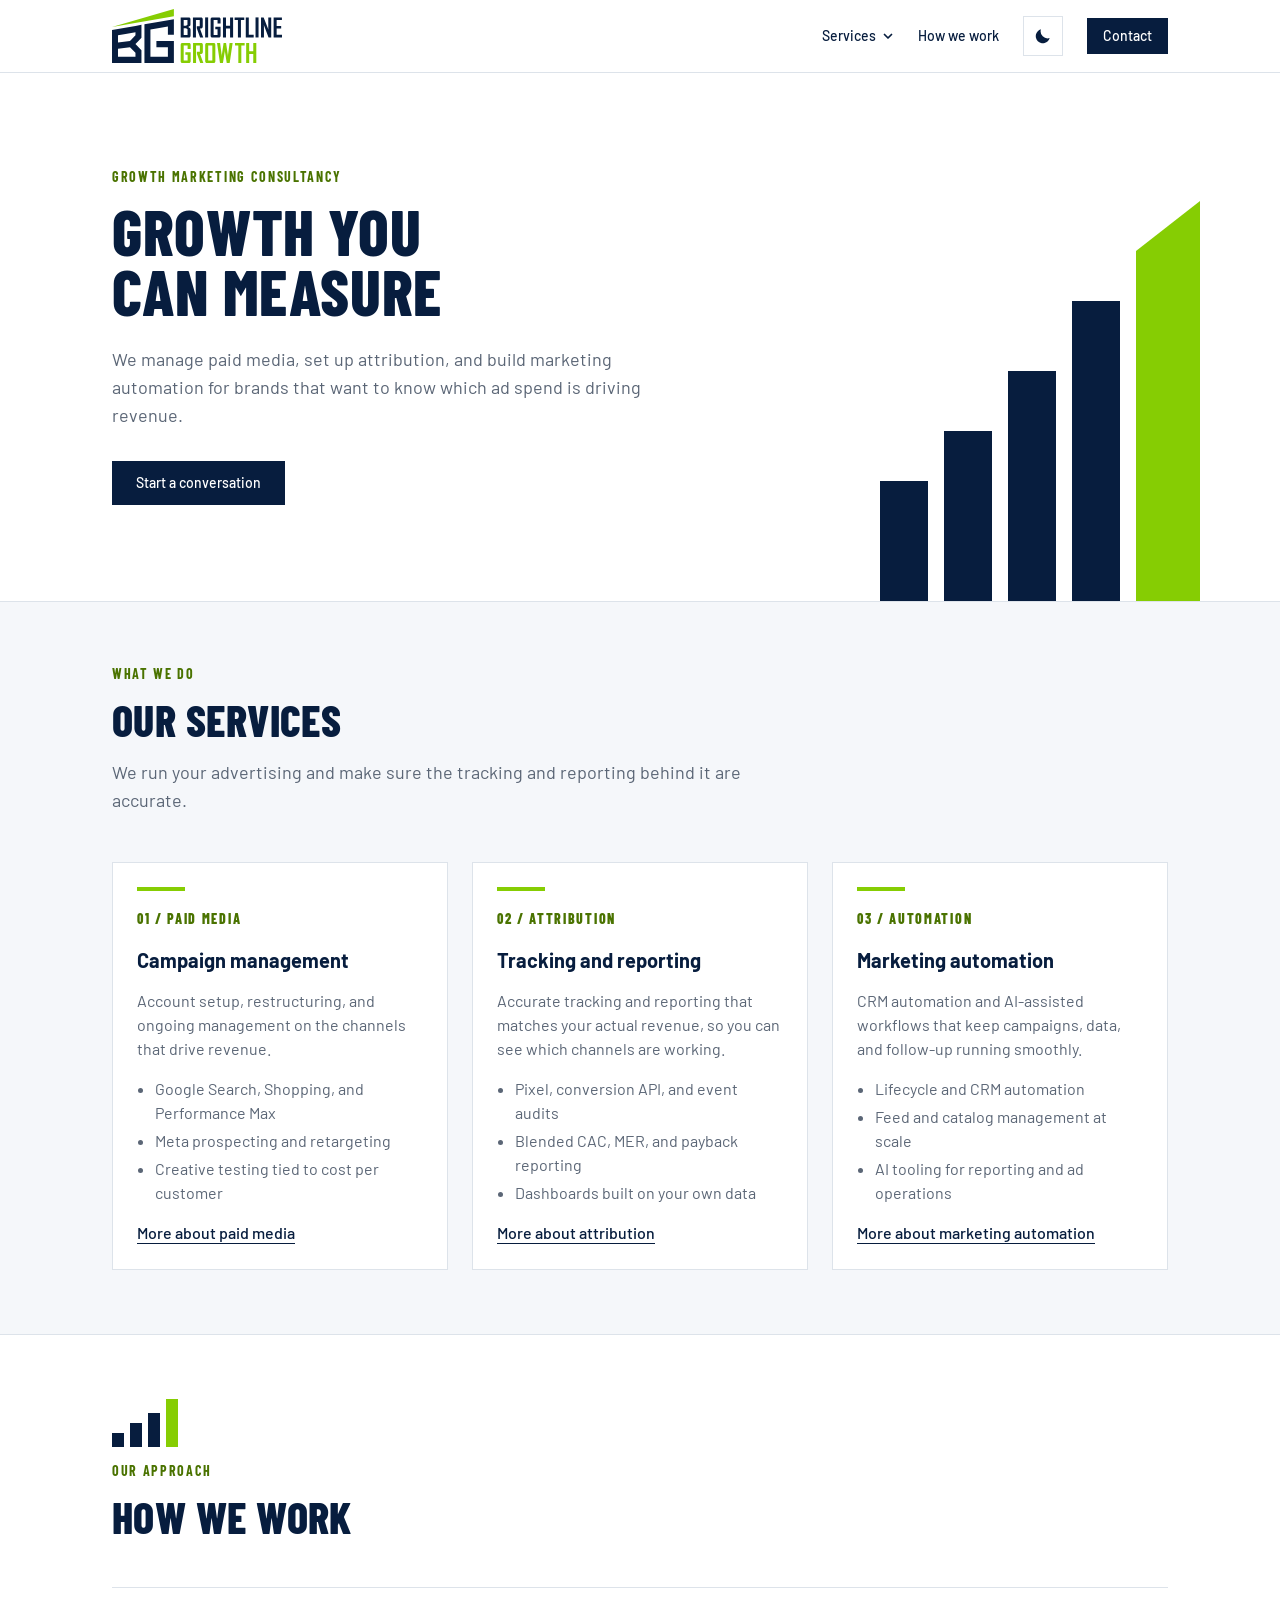
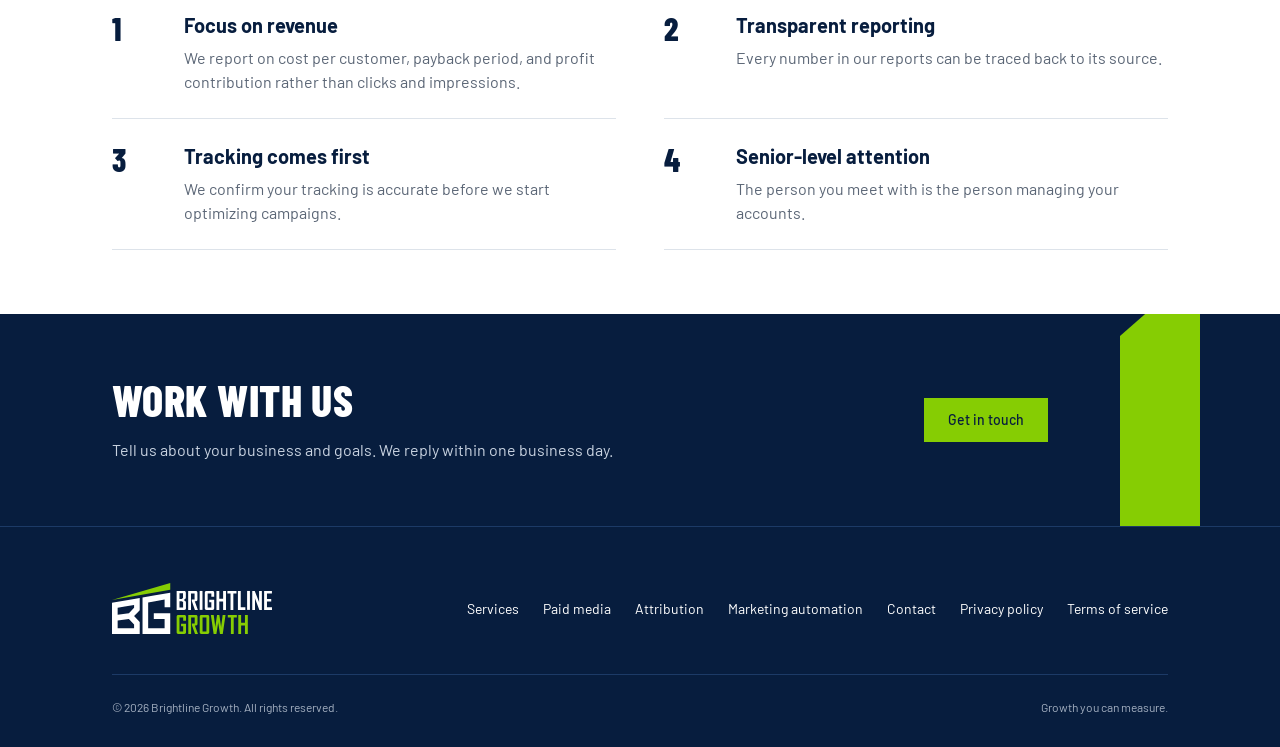
==== commit a13421b5: "Add paid media, attribution, and automation service pages Each page has its own title, meta descript" ====
--- a/index.html
+++ b/index.html
@@ -64,7 +64,15 @@
   <div class="wrap">
     <a class="logo" href="/" aria-label="Brightline Growth home"><img class="logo-light" src="assets/brightline-growth-lockup.svg" alt="Brightline Growth" width="170" height="54"><img class="logo-dark" src="assets/brightline-growth-lockup-reversed.svg" alt="" width="170" height="54"></a>
     <nav class="nav" aria-label="Main">
-      <a href="/#services" class="nav-hide">Services</a>
+      <div class="nav-menu">
+        <a href="/#services" class="nav-menu-link">Services</a>
+        <button class="nav-menu-btn" type="button" aria-expanded="false" aria-controls="services-menu">Services<svg viewBox="0 0 12 12" aria-hidden="true"><path d="M2.5 4.5 6 8l3.5-3.5"/></svg></button>
+        <ul class="nav-menu-list" id="services-menu">
+          <li><a href="paid-media.html">Paid media</a></li>
+          <li><a href="attribution.html">Attribution</a></li>
+          <li><a href="automation.html">Marketing automation</a></li>
+        </ul>
+      </div>
       <a href="/#how" class="nav-hide">How we work</a>
       <button class="theme-toggle" type="button" aria-label="Switch to dark mode">
         <svg class="icon-moon" viewBox="0 0 24 24" aria-hidden="true"><path d="M20 14.5A8.5 8.5 0 0 1 9.5 4a8.5 8.5 0 1 0 10.5 10.5Z"/></svg>
@@ -107,9 +115,10 @@
         <p class="muted">Account setup, restructuring, and ongoing management on the channels that drive revenue.</p>
         <ul>
           <li>Google Search, Shopping, and Performance Max</li>
-          <li>Meta and TikTok prospecting and retargeting</li>
+          <li>Meta prospecting and retargeting</li>
           <li>Creative testing tied to cost per customer</li>
         </ul>
+        <a class="card-link" href="paid-media.html">More about paid media</a>
       </article>
       <article class="card">
         <div class="card-bar"></div>
@@ -121,6 +130,7 @@
           <li>Blended CAC, MER, and payback reporting</li>
           <li>Dashboards built on your own data</li>
         </ul>
+        <a class="card-link" href="attribution.html">More about attribution</a>
       </article>
       <article class="card">
         <div class="card-bar"></div>
@@ -132,6 +142,7 @@
           <li>Feed and catalog management at scale</li>
           <li>AI tooling for reporting and ad operations</li>
         </ul>
+        <a class="card-link" href="automation.html">More about marketing automation</a>
       </article>
     </div>
   </div>
@@ -172,6 +183,9 @@
       <a class="logo" href="/" aria-label="Brightline Growth home"><img src="assets/brightline-growth-lockup-reversed.svg" alt="Brightline Growth" width="160" height="51"></a>
       <nav class="footer-links" aria-label="Footer">
         <a href="/#services">Services</a>
+        <a href="paid-media.html">Paid media</a>
+        <a href="attribution.html">Attribution</a>
+        <a href="automation.html">Marketing automation</a>
         <a href="contact.html">Contact</a>
         <a href="privacy.html">Privacy policy</a>
         <a href="terms.html">Terms of service</a>
--- a/assets/styles.css
+++ b/assets/styles.css
@@ -445,3 +445,61 @@
   from { clip-path: inset(100% 0 0 0); transform: translateY(0.35em); }
   to { clip-path: inset(0 0 -0.2em 0); transform: none; }
 }
+
+/* ==========================================================================
+   Service pages
+   ========================================================================== */
+/* Card link to each service page, aligned to the bottom of every card */
+.card-link { margin-top: auto; font-weight: 500; text-underline-offset: 4px; }
+
+/* Long-form copy on service pages (same rhythm as .legal) */
+.prose { max-width: 720px; padding: var(--space-12) 0 var(--space-16); }
+.prose h2 { margin: var(--space-12) 0 var(--space-4); }
+.prose p, .prose ul, .prose ol { margin: 0 0 var(--space-4); }
+.prose ul, .prose ol { padding-left: 20px; }
+.prose li + li { margin-top: var(--space-2); }
+.prose li::marker { color: var(--accent-ink); font-weight: 700; }
+
+/* Services menu in the header. Without JS it's a plain link to the home page section. */
+.nav-menu { display: flex; align-items: center; }
+.nav-menu-btn, .nav-menu-list { display: none; }
+.js .nav-menu-link { display: none; }
+.js .nav-menu-btn {
+  display: inline-flex; align-items: center; gap: 6px; position: relative;
+  font: 500 14px/20px var(--font-sans); color: var(--ink); background: none; border: 0; padding: 10px 0; cursor: pointer;
+}
+.nav-menu-btn:hover { color: var(--accent-ink); }
+.nav-menu-btn svg { width: 12px; height: 12px; fill: none; stroke: currentColor; stroke-width: 1.75; stroke-linecap: round; stroke-linejoin: round; transition: transform 0.3s var(--ease-out); }
+.nav-menu-btn[aria-expanded="true"] svg { transform: rotate(180deg); }
+.nav-menu-btn::after {
+  content: ""; position: absolute; left: 0; right: 0; bottom: 4px; height: 2px;
+  background: var(--accent); transform: scaleX(0); transform-origin: left; transition: transform 0.3s var(--ease-out);
+}
+.nav-menu-btn:hover::after, .nav-menu-btn[aria-expanded="true"]::after { transform: scaleX(1); }
+/* Phones: the menu drops full width under the header (the sticky header is its containing block) */
+.nav-menu-list {
+  position: absolute; top: 100%; left: 0; right: 0; z-index: 110;
+  margin: 0; padding: var(--space-2) 0; list-style: none;
+  background: var(--surface); border-bottom: 1px solid var(--border); border-top: 3px solid var(--accent);
+}
+.js .nav-menu.open .nav-menu-list { display: block; }
+.nav .nav-menu-list a { display: block; padding: var(--space-3) var(--gutter); font-size: 16px; line-height: 24px; color: var(--ink); }
+.nav .nav-menu-list a::after { display: none; }
+.nav .nav-menu-list a:hover, .nav .nav-menu-list a[aria-current="page"] { background: var(--surface-raised); box-shadow: inset 3px 0 0 var(--accent); }
+@media (min-width: 560px) {
+  .nav-menu { position: relative; }
+  .nav-menu-list { top: calc(100% + 6px); left: -16px; right: auto; min-width: 240px; border: 1px solid var(--border); border-top: 3px solid var(--accent); }
+  .nav .nav-menu-list a { padding: 10px var(--space-4); font-size: 15px; }
+}
+@media (prefers-reduced-motion: no-preference) {
+  .js .nav-menu.open .nav-menu-list { animation: fade-up 0.25s var(--ease-out); }
+}
+/* Narrow phones: tighten the header so Services, the toggle, and Contact fit on one row */
+@media (max-width: 559px) {
+  .nav { gap: var(--space-3); }
+  .site-header .wrap { gap: var(--space-3); }
+}
+@media (max-width: 399px) {
+  .logo img, .site-header.is-scrolled .logo img { width: 120px; }
+  .nav .btn-sm { padding-left: var(--space-3); padding-right: var(--space-3); }
+}
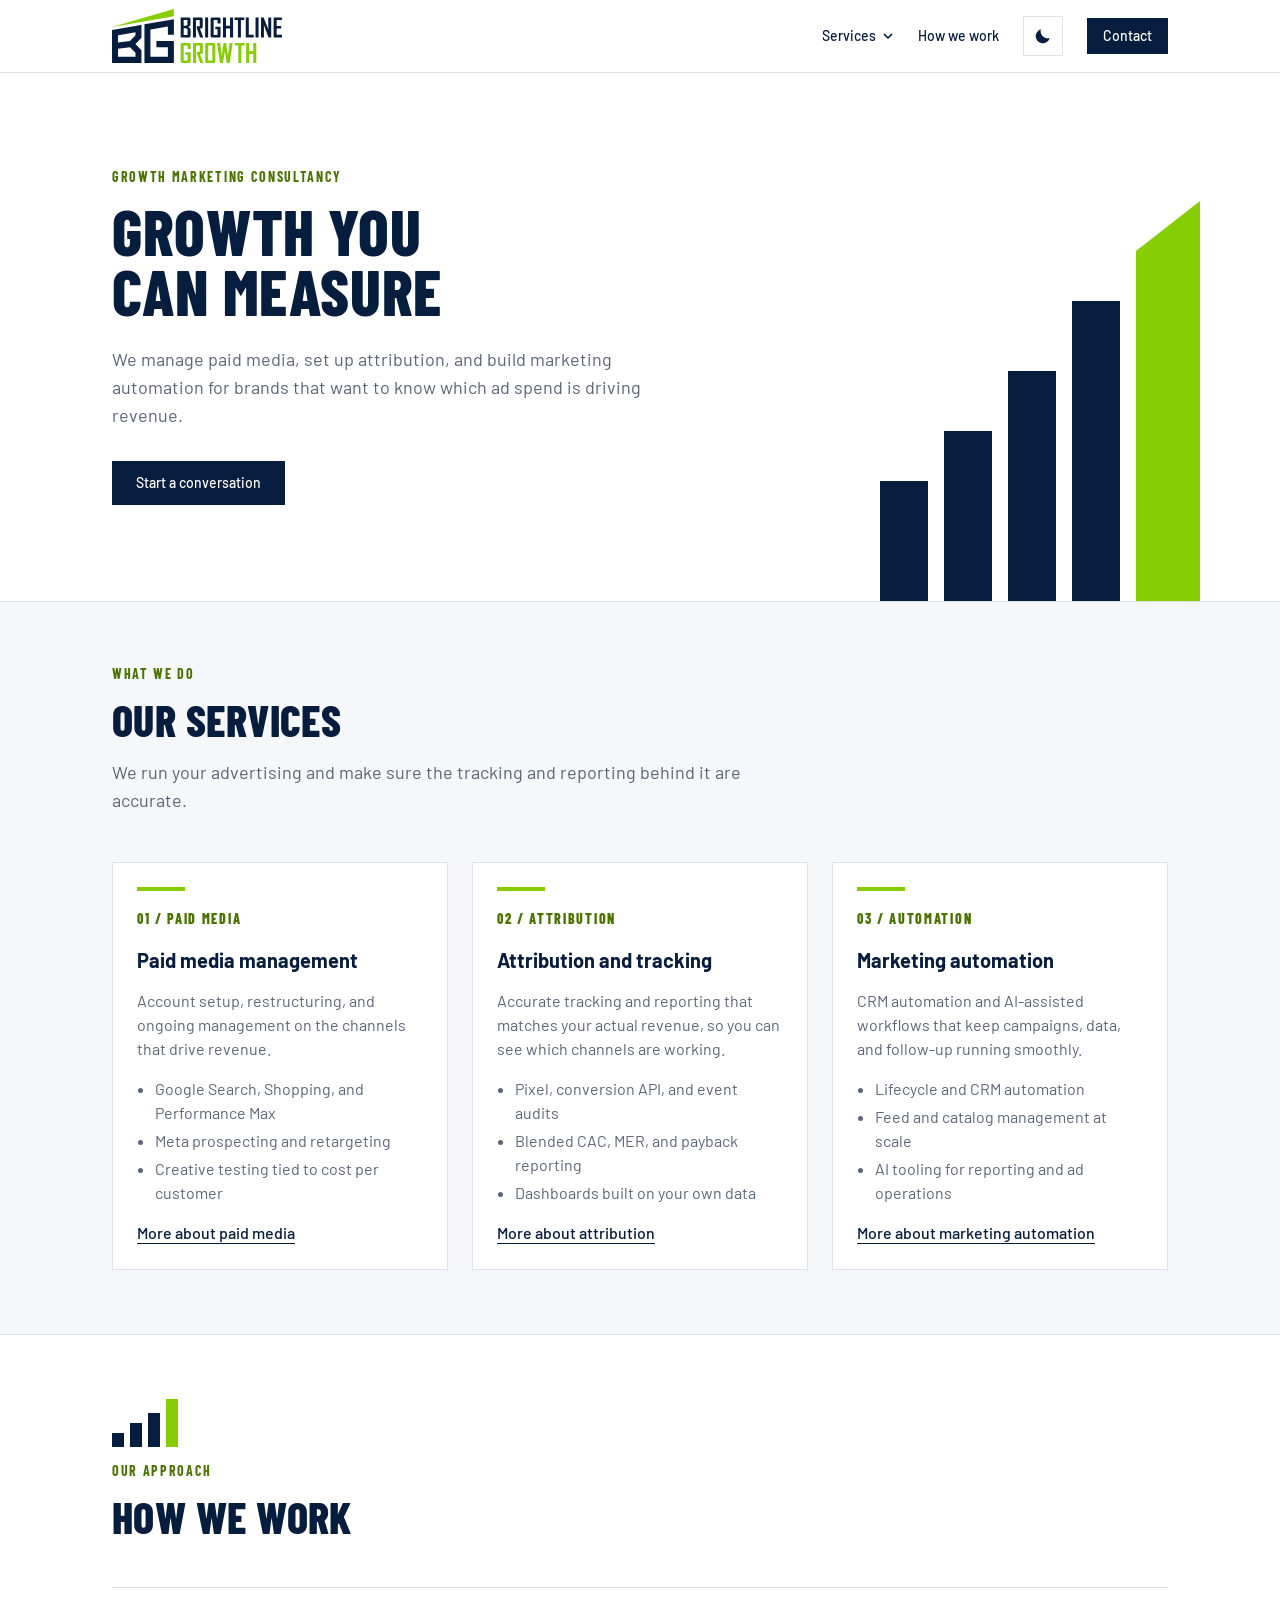
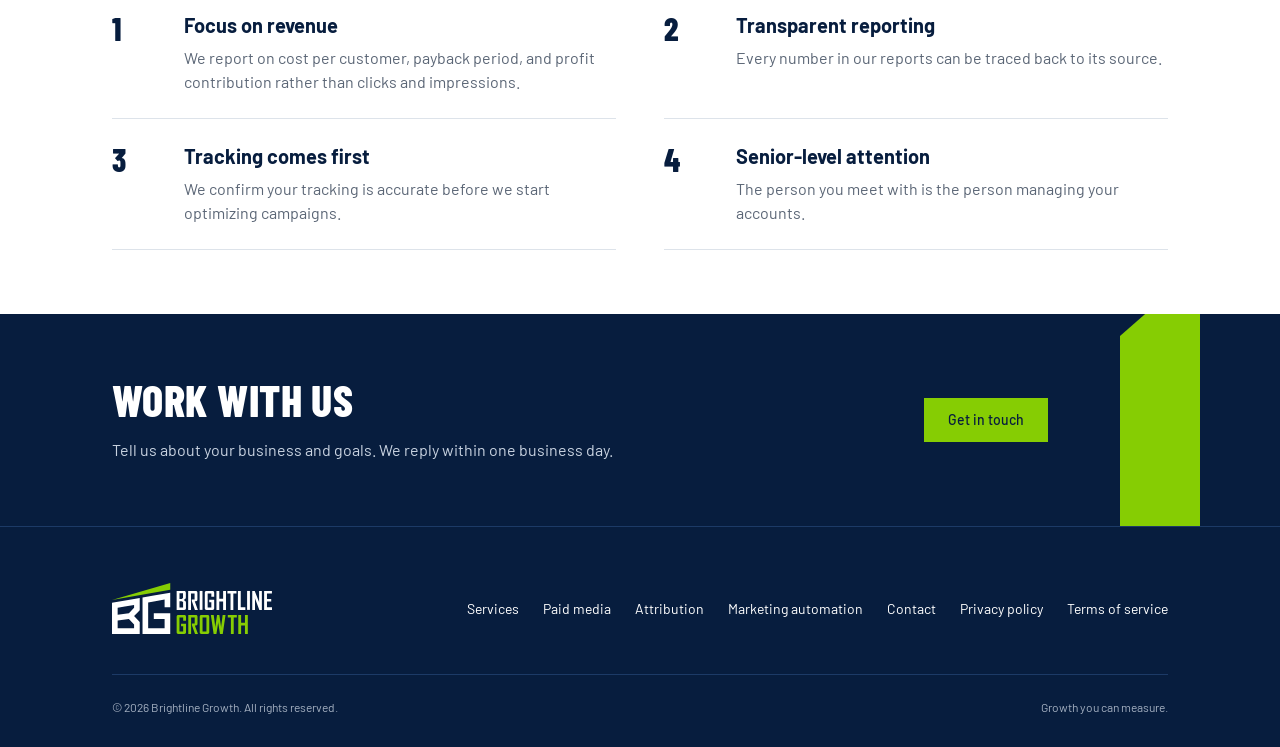
==== commit 1439676e: "Apply SEO audit quick fixes - Home JSON-LD: serve US and Canada, add Microsoft and LinkedIn Ads, and" ====
--- a/index.html
+++ b/index.html
@@ -4,10 +4,10 @@
 <meta charset="utf-8">
 <script>(function(d){d.classList.add("js");try{var t=localStorage.getItem("theme");if(t==="light"||t==="dark")d.setAttribute("data-theme",t)}catch(e){}})(document.documentElement)</script>
 <meta name="viewport" content="width=device-width, initial-scale=1, maximum-scale=1, user-scalable=no">
-<title>Brightline Growth | Growth Marketing Consultancy</title>
-<meta name="description" content="Brightline Growth is a Southern California growth marketing consultancy offering paid media management, attribution, and marketing automation.">
-<meta property="og:title" content="Brightline Growth | Growth Marketing Consultancy">
-<meta property="og:description" content="Brightline Growth is a Southern California growth marketing consultancy offering paid media management, attribution, and marketing automation.">
+<title>Growth Marketing Consultancy | Brightline Growth</title>
+<meta name="description" content="Growth marketing consultancy in Southern California offering paid media management, marketing attribution, and automation for DTC and subscription brands.">
+<meta property="og:title" content="Growth Marketing Consultancy | Brightline Growth">
+<meta property="og:description" content="Growth marketing consultancy in Southern California offering paid media management, marketing attribution, and automation for DTC and subscription brands.">
 <meta property="og:type" content="website">
 <meta name="theme-color" content="#071d3e">
 <link rel="canonical" href="https://brightlinegrowth.com/">
@@ -39,21 +39,60 @@
   "addressRegion": "CA",
   "addressCountry": "US"
  },
- "areaServed": {
-  "@type": "Country",
-  "name": "United States"
- },
+ "areaServed": [
+  {
+   "@type": "Country",
+   "name": "United States"
+  },
+  {
+   "@type": "Country",
+   "name": "Canada"
+  }
+ ],
  "knowsAbout": [
   "Paid media",
   "Google Ads",
   "Meta Ads",
+  "Microsoft Ads",
+  "LinkedIn Ads",
   "Marketing attribution",
+  "Conversion tracking",
   "Marketing automation"
  ],
  "contactPoint": {
   "@type": "ContactPoint",
   "contactType": "sales",
   "url": "https://brightlinegrowth.com/contact.html"
+ },
+ "hasOfferCatalog": {
+  "@type": "OfferCatalog",
+  "name": "Growth marketing services",
+  "itemListElement": [
+   {
+    "@type": "Offer",
+    "itemOffered": {
+     "@type": "Service",
+     "name": "Paid media management",
+     "url": "https://brightlinegrowth.com/paid-media.html"
+    }
+   },
+   {
+    "@type": "Offer",
+    "itemOffered": {
+     "@type": "Service",
+     "name": "Marketing attribution and conversion tracking",
+     "url": "https://brightlinegrowth.com/attribution.html"
+    }
+   },
+   {
+    "@type": "Offer",
+    "itemOffered": {
+     "@type": "Service",
+     "name": "Marketing automation",
+     "url": "https://brightlinegrowth.com/automation.html"
+    }
+   }
+  ]
  }
 }
 </script>
@@ -111,7 +150,7 @@
       <article class="card">
         <div class="card-bar"></div>
         <span class="card-num">01 / Paid media</span>
-        <h3>Campaign management</h3>
+        <h3>Paid media management</h3>
         <p class="muted">Account setup, restructuring, and ongoing management on the channels that drive revenue.</p>
         <ul>
           <li>Google Search, Shopping, and Performance Max</li>
@@ -123,7 +162,7 @@
       <article class="card">
         <div class="card-bar"></div>
         <span class="card-num">02 / Attribution</span>
-        <h3>Tracking and reporting</h3>
+        <h3>Attribution and tracking</h3>
         <p class="muted">Accurate tracking and reporting that matches your actual revenue, so you can see which channels are working.</p>
         <ul>
           <li>Pixel, conversion API, and event audits</li>
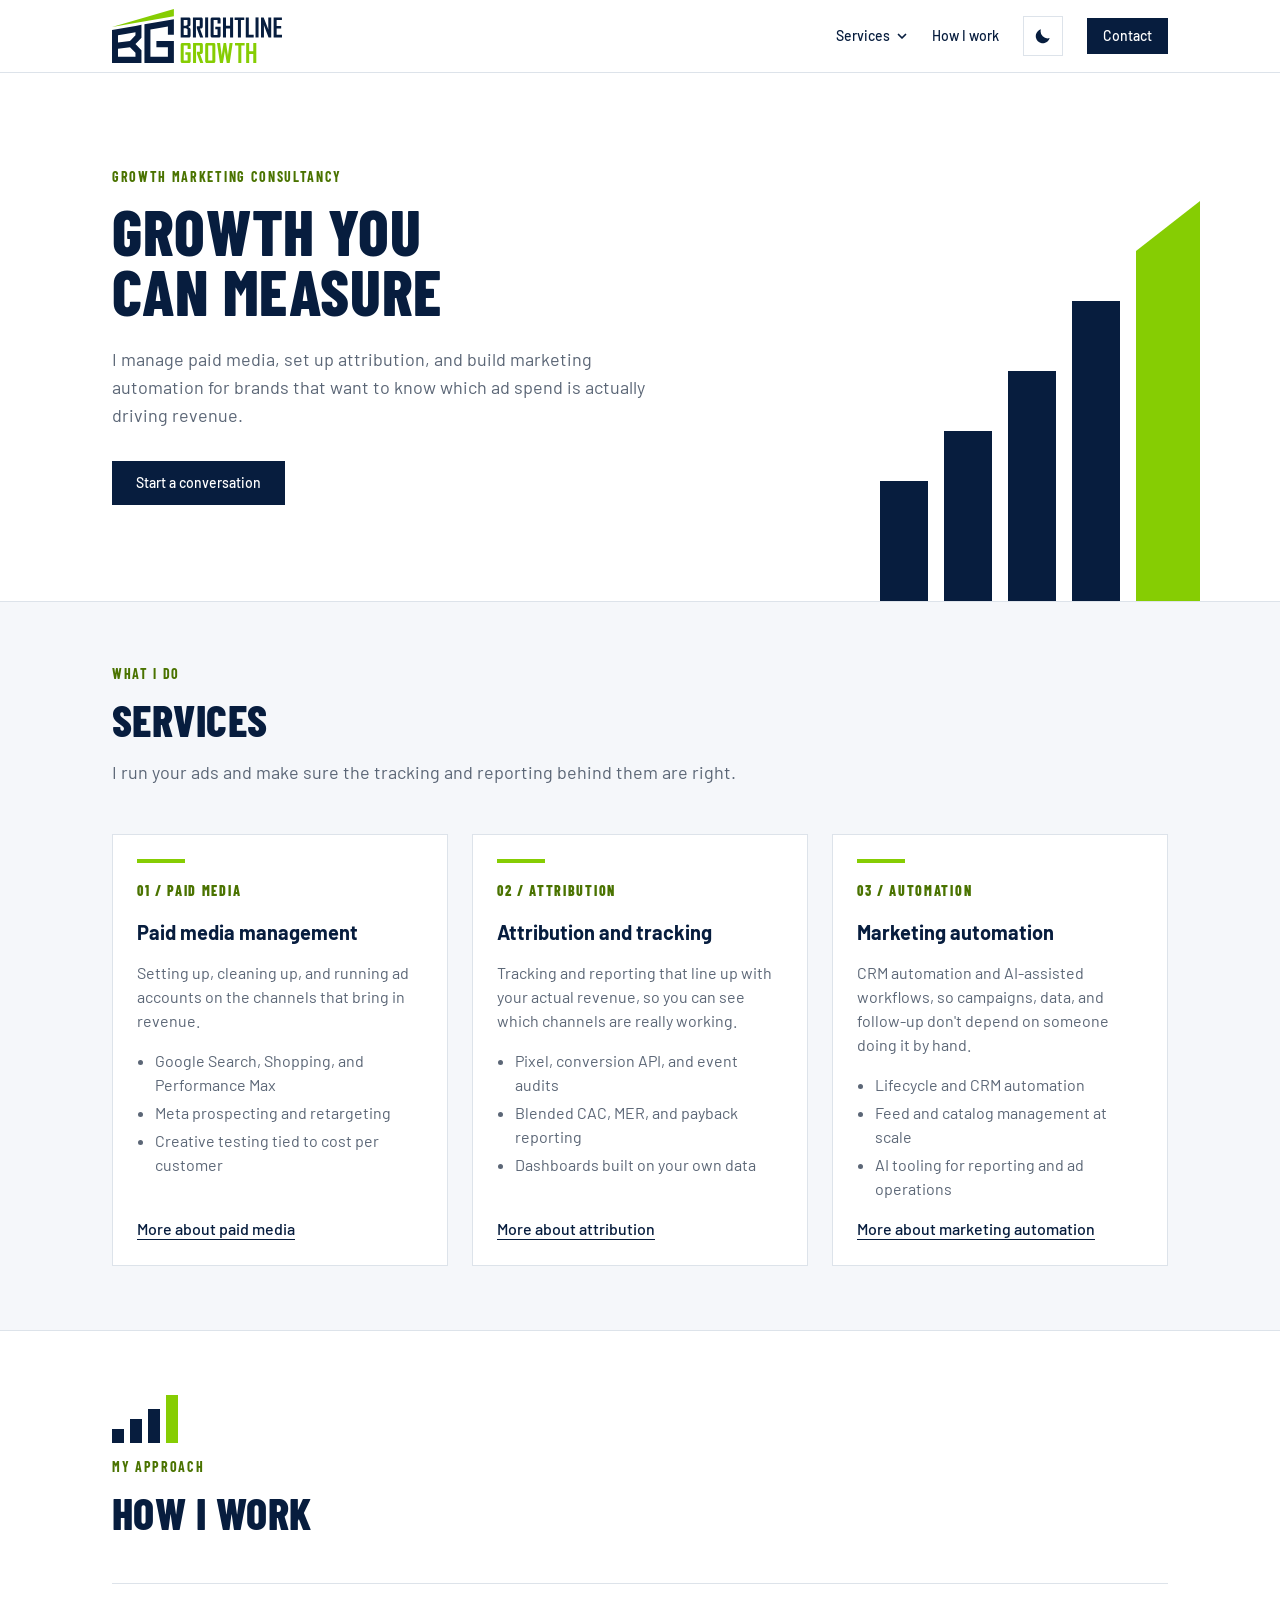
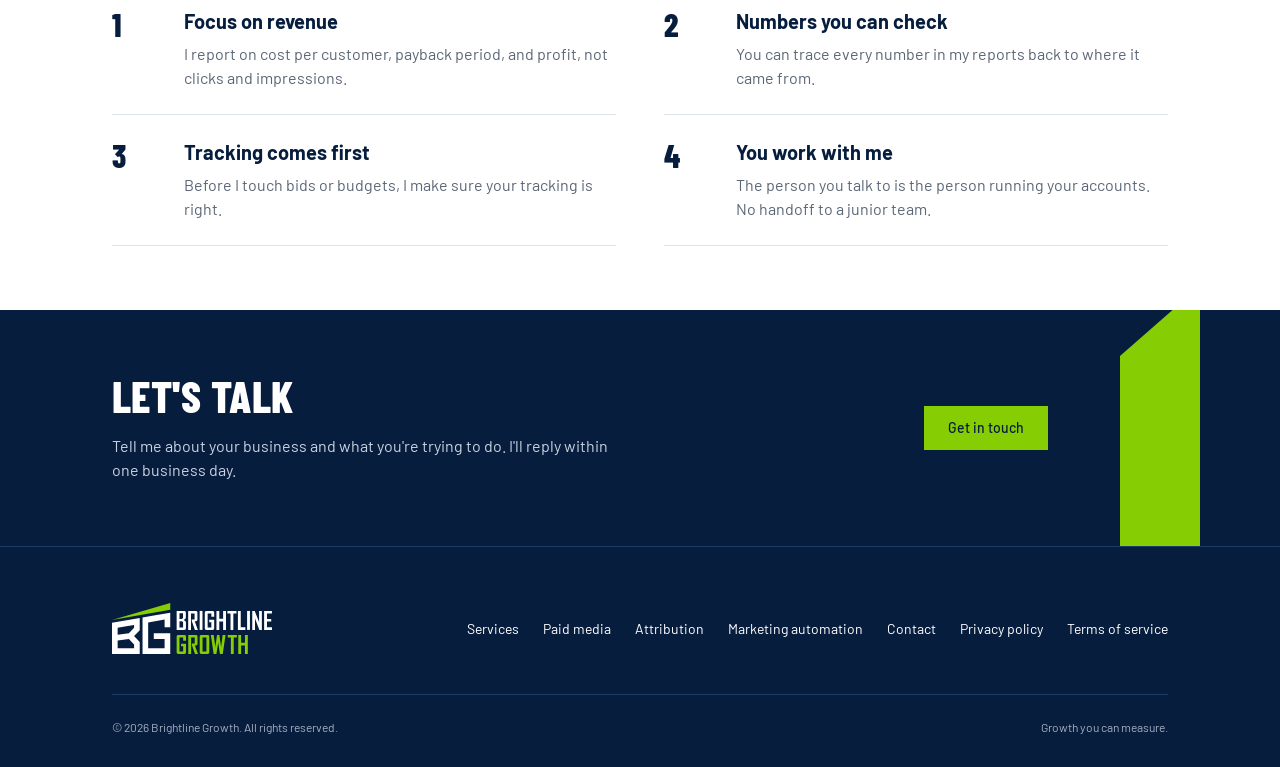
==== commit d143fc3f: "Rewrite site copy in Kyle's voice Switch the site from "we" to "I" and rewrite the home, contact, th" ====
--- a/index.html
+++ b/index.html
@@ -112,7 +112,7 @@
           <li><a href="automation.html">Marketing automation</a></li>
         </ul>
       </div>
-      <a href="/#how" class="nav-hide">How we work</a>
+      <a href="/#how" class="nav-hide">How I work</a>
       <button class="theme-toggle" type="button" aria-label="Switch to dark mode">
         <svg class="icon-moon" viewBox="0 0 24 24" aria-hidden="true"><path d="M20 14.5A8.5 8.5 0 0 1 9.5 4a8.5 8.5 0 1 0 10.5 10.5Z"/></svg>
         <svg class="icon-sun" viewBox="0 0 24 24" aria-hidden="true"><circle cx="12" cy="12" r="4.5"/><path d="M12 2v2.5M12 19.5V22M2 12h2.5M19.5 12H22M4.9 4.9l1.8 1.8M17.3 17.3l1.8 1.8M4.9 19.1l1.8-1.8M17.3 6.7l1.8-1.8"/></svg>
@@ -127,7 +127,7 @@
   <div class="wrap">
     <span class="eyebrow">Growth marketing consultancy</span>
     <h1 class="display-xl"><span class="w"><span>Growth</span></span> <span class="w"><span>you</span></span> <span class="w"><span>can</span></span> <span class="w"><span>measure</span></span></h1>
-    <p class="body-lg muted">We manage paid media, set up attribution, and build marketing automation for brands that want to know which ad spend is driving revenue.</p>
+    <p class="body-lg muted">I manage paid media, set up attribution, and build marketing automation for brands that want to know which ad spend is actually driving revenue.</p>
     <a class="btn" href="contact.html">Start a conversation</a>
   </div>
   <svg class="hero-geo" viewBox="0 0 360 420" preserveAspectRatio="xMaxYMax meet" aria-hidden="true">
@@ -142,16 +142,16 @@
 <section class="section section-raised" id="services" aria-labelledby="services-title">
   <div class="wrap">
     <div class="section-head">
-      <span class="eyebrow">What we do</span>
-      <h2 class="display-lg" id="services-title">Our services</h2>
-      <p class="body-lg muted">We run your advertising and make sure the tracking and reporting behind it are accurate.</p>
+      <span class="eyebrow">What I do</span>
+      <h2 class="display-lg" id="services-title">Services</h2>
+      <p class="body-lg muted">I run your ads and make sure the tracking and reporting behind them are right.</p>
     </div>
     <div class="cards">
       <article class="card">
         <div class="card-bar"></div>
         <span class="card-num">01 / Paid media</span>
         <h3>Paid media management</h3>
-        <p class="muted">Account setup, restructuring, and ongoing management on the channels that drive revenue.</p>
+        <p class="muted">Setting up, cleaning up, and running ad accounts on the channels that bring in revenue.</p>
         <ul>
           <li>Google Search, Shopping, and Performance Max</li>
           <li>Meta prospecting and retargeting</li>
@@ -163,7 +163,7 @@
         <div class="card-bar"></div>
         <span class="card-num">02 / Attribution</span>
         <h3>Attribution and tracking</h3>
-        <p class="muted">Accurate tracking and reporting that matches your actual revenue, so you can see which channels are working.</p>
+        <p class="muted">Tracking and reporting that line up with your actual revenue, so you can see which channels are really working.</p>
         <ul>
           <li>Pixel, conversion API, and event audits</li>
           <li>Blended CAC, MER, and payback reporting</li>
@@ -175,7 +175,7 @@
         <div class="card-bar"></div>
         <span class="card-num">03 / Automation</span>
         <h3>Marketing automation</h3>
-        <p class="muted">CRM automation and AI-assisted workflows that keep campaigns, data, and follow-up running smoothly.</p>
+        <p class="muted">CRM automation and AI-assisted workflows, so campaigns, data, and follow-up don't depend on someone doing it by hand.</p>
         <ul>
           <li>Lifecycle and CRM automation</li>
           <li>Feed and catalog management at scale</li>
@@ -191,14 +191,14 @@
   <div class="wrap">
     <div class="section-head">
       <div class="bars" aria-hidden="true"><span style="height:30%"></span><span style="height:50%"></span><span style="height:70%"></span><span style="height:100%"></span></div>
-      <span class="eyebrow">Our approach</span>
-      <h2 class="display-lg" id="how-title">How we work</h2>
+      <span class="eyebrow">My approach</span>
+      <h2 class="display-lg" id="how-title">How I work</h2>
     </div>
     <div class="rules">
-      <div class="rule"><span class="rule-n">1</span><div><h3>Focus on revenue</h3><p>We report on cost per customer, payback period, and profit contribution rather than clicks and impressions.</p></div></div>
-      <div class="rule"><span class="rule-n">2</span><div><h3>Transparent reporting</h3><p>Every number in our reports can be traced back to its source.</p></div></div>
-      <div class="rule"><span class="rule-n">3</span><div><h3>Tracking comes first</h3><p>We confirm your tracking is accurate before we start optimizing campaigns.</p></div></div>
-      <div class="rule"><span class="rule-n">4</span><div><h3>Senior-level attention</h3><p>The person you meet with is the person managing your accounts.</p></div></div>
+      <div class="rule"><span class="rule-n">1</span><div><h3>Focus on revenue</h3><p>I report on cost per customer, payback period, and profit, not clicks and impressions.</p></div></div>
+      <div class="rule"><span class="rule-n">2</span><div><h3>Numbers you can check</h3><p>You can trace every number in my reports back to where it came from.</p></div></div>
+      <div class="rule"><span class="rule-n">3</span><div><h3>Tracking comes first</h3><p>Before I touch bids or budgets, I make sure your tracking is right.</p></div></div>
+      <div class="rule"><span class="rule-n">4</span><div><h3>You work with me</h3><p>The person you talk to is the person running your accounts. No handoff to a junior team.</p></div></div>
     </div>
   </div>
 </section>
@@ -206,8 +206,8 @@
 <section class="cta" aria-labelledby="cta-title">
   <div class="wrap">
     <div>
-      <h2 class="display-lg" id="cta-title">Work with us</h2>
-      <p style="margin-top:16px">Tell us about your business and goals. We reply within one business day.</p>
+      <h2 class="display-lg" id="cta-title">Let's talk</h2>
+      <p style="margin-top:16px">Tell me about your business and what you're trying to do. I'll reply within one business day.</p>
     </div>
     <a class="btn btn-inverse" href="contact.html">Get in touch</a>
   </div>
--- a/assets/styles.css
+++ b/assets/styles.css
@@ -452,13 +452,132 @@
 /* Card link to each service page, aligned to the bottom of every card */
 .card-link { margin-top: auto; font-weight: 500; text-underline-offset: 4px; }
 
-/* Long-form copy on service pages (same rhythm as .legal) */
-.prose { max-width: 720px; padding: var(--space-12) 0 var(--space-16); }
-.prose h2 { margin: var(--space-12) 0 var(--space-4); }
-.prose p, .prose ul, .prose ol { margin: 0 0 var(--space-4); }
-.prose ul, .prose ol { padding-left: 20px; }
-.prose li + li { margin-top: var(--space-2); }
-.prose li::marker { color: var(--accent-ink); font-weight: 700; }
+/* Service pages: scannable sections instead of long prose */
+.svc-section { padding: var(--space-12) 0; border-top: 1px solid var(--border); }
+.page-head + .svc-section { border-top: 0; }
+@media (min-width: 720px) { .svc-section { padding: var(--space-16) 0; } }
+.svc-intro { max-width: 640px; margin-bottom: var(--space-8); }
+.svc-intro p { margin: var(--space-3) 0 0; }
+.svc-answer { margin: var(--space-8) 0 0; max-width: 640px; font-size: 20px; line-height: 28px; font-weight: 700; }
+.svc-note { margin: var(--space-6) 0 0; max-width: 640px; }
+.svc-section h3 { font-size: 18px; line-height: 24px; }
+
+/* Page head: tags plus a small chart that plots on load */
+.svc-head .wrap { position: relative; z-index: 1; }
+.svc-head .chips { margin-top: var(--space-6); }
+.head-geo { display: block; width: 120px; height: 70px; margin: var(--space-6) var(--gutter) calc(-1 * var(--space-12)) auto; position: relative; } /* sits on the section edge like a chart baseline */
+.head-geo rect { fill: var(--navy-700); }
+.head-geo polygon { fill: var(--lime); }
+@media (min-width: 900px) {
+  .svc-head { padding: var(--space-16) 0; }
+  .svc-head .wrap > * { max-width: 620px; }
+  .head-geo { position: absolute; margin: 0; width: 240px; height: 140px; bottom: 0; right: max(var(--gutter), calc((100vw - var(--max)) / 2 + var(--gutter))); }
+}
+
+/* Tags for platforms, tools, and metrics */
+.chips { display: flex; flex-wrap: wrap; gap: var(--space-2); margin: 0; padding: 0; list-style: none; }
+.chips li { border: 1px solid var(--border-strong); padding: var(--space-1) var(--space-3); font-size: 14px; line-height: 20px; font-weight: 500; }
+.chips-inverse li { border-color: #3d5a85; color: var(--ink-inverse); }
+.chips-accent li { background: var(--accent); border-color: var(--accent); color: var(--on-accent); }
+.split .chips { margin-top: var(--space-4); }
+
+/* Problems we find */
+.flags { list-style: none; margin: 0; padding: 0; display: grid; gap: var(--space-6); grid-template-columns: 1fr; }
+@media (min-width: 720px) { .flags { grid-template-columns: repeat(3, 1fr); } .flags-4 { grid-template-columns: repeat(2, 1fr); } }
+@media (min-width: 1000px) { .flags-4 { grid-template-columns: repeat(4, 1fr); } }
+.flags li { border-top: 3px solid var(--negative); padding-top: var(--space-4); font-size: 18px; line-height: 26px; font-weight: 700; }
+
+/* What's included: a ruled two-column spec sheet */
+.spec { list-style: none; margin: 0; padding: 0; display: grid; grid-template-columns: 1fr; border-top: 1px solid var(--border); }
+@media (min-width: 720px) { .spec { grid-template-columns: 1fr 1fr; column-gap: var(--space-12); } }
+.spec li { padding: var(--space-6) 0; border-bottom: 1px solid var(--border); }
+.spec h3 { display: flex; align-items: center; gap: var(--space-3); }
+.spec h3::before { content: ""; flex: none; width: 10px; height: 10px; background: var(--accent); }
+.spec p { margin: var(--space-1) 0 0 22px; color: var(--ink-muted); }
+
+/* Who it's for */
+.fit { display: grid; gap: var(--space-8); align-items: start; }
+@media (min-width: 880px) { .fit { grid-template-columns: 1fr 1fr; gap: var(--space-12); } }
+.checks { list-style: none; margin: 0; padding: 0; display: grid; gap: var(--space-3); }
+.checks li { position: relative; padding-left: 32px; font-size: 18px; line-height: 26px; }
+.checks li::before { content: ""; position: absolute; left: 4px; top: 4px; width: 7px; height: 13px; border: solid var(--accent-ink); border-width: 0 3px 3px 0; transform: rotate(45deg); }
+.callout { margin: 0; background: var(--surface-raised); border-left: 4px solid var(--accent); padding: var(--space-6); }
+.section-raised .callout { background: var(--surface); }
+.callout strong { display: block; font-size: 20px; line-height: 26px; margin-bottom: var(--space-2); }
+
+/* How an engagement works: numbered steps on a rail (vertical on phones, horizontal on desktop) */
+.steps { list-style: none; margin: 0; padding: 0; display: grid; }
+.steps li { position: relative; display: grid; grid-template-columns: 40px 1fr; column-gap: var(--space-4); padding-bottom: var(--space-6); }
+.steps li:last-child { padding-bottom: 0; }
+.step-n { grid-row: span 2; width: 40px; height: 40px; display: flex; align-items: center; justify-content: center; background: var(--primary); color: var(--on-primary); font: 800 22px/1 var(--font-display); position: relative; z-index: 1; }
+.steps h3 { margin-top: 8px; }
+.steps p { margin: var(--space-1) 0 0; color: var(--ink-muted); }
+.steps li:not(:last-child)::after { content: ""; position: absolute; left: 19px; top: 40px; bottom: 0; width: 2px; background: var(--border); transform-origin: top; }
+@media (min-width: 960px) {
+  .steps { grid-template-columns: repeat(5, 1fr); column-gap: var(--space-6); }
+  .steps li { display: block; padding-bottom: 0; }
+  .step-n { margin-bottom: var(--space-4); }
+  .steps h3 { margin-top: 0; }
+  .steps li:not(:last-child)::after { left: 40px; right: calc(-1 * var(--space-6)); top: 19px; bottom: auto; width: auto; height: 2px; transform-origin: left; }
+}
+
+/* Attribution: platforms over-count compared with actual sales */
+.overcount { margin: 0; max-width: 760px; }
+.oc-row + .oc-row { margin-top: var(--space-6); }
+.oc-label { display: block; font-size: 14px; line-height: 20px; font-weight: 500; margin-bottom: var(--space-2); }
+.oc-track { position: relative; height: 40px; }
+.oc-bar { display: flex; gap: 2px; height: 100%; transform-origin: left; }
+.oc-bar span { display: flex; align-items: center; min-width: 0; padding: 0 var(--space-2); background: var(--chart-bar); color: var(--white); font-size: 13px; font-weight: 500; white-space: nowrap; overflow: hidden; }
+.oc-actual { width: 71%; }
+.oc-actual span { flex: 1; background: var(--accent); color: var(--on-accent); }
+.oc-track-line::after { content: ""; position: absolute; left: 71%; top: -6px; bottom: -6px; border-left: 2px dashed var(--ink); }
+.overcount figcaption { margin-top: var(--space-4); font-size: 14px; line-height: 20px; color: var(--ink-muted); }
+
+/* Attribution models: two columns */
+.split { display: grid; gap: var(--space-8); }
+@media (min-width: 880px) { .split { grid-template-columns: 1fr 1fr; gap: var(--space-12); } }
+.split p { margin: var(--space-2) 0 0; }
+
+/* Pricing facts */
+.facts { display: grid; grid-template-columns: 1fr 1fr; margin: 0; border-top: 1px solid var(--border); border-left: 1px solid var(--border); }
+@media (min-width: 880px) { .facts { grid-template-columns: repeat(4, 1fr); } }
+.facts > div { display: flex; flex-direction: column-reverse; justify-content: flex-end; gap: var(--space-2); padding: var(--space-6) var(--space-4); border-right: 1px solid var(--border); border-bottom: 1px solid var(--border); }
+.facts dd { margin: 0; font: 800 34px/36px var(--font-display); }
+@media (min-width: 720px) { .facts dd { font-size: 44px; line-height: 44px; } .facts > div { padding: var(--space-6); } }
+.facts dt { font-size: 14px; line-height: 20px; color: var(--ink-muted); }
+
+/* Related services */
+.related { display: grid; gap: var(--space-4); }
+@media (min-width: 720px) { .related { grid-template-columns: 1fr 1fr; gap: var(--space-6); } }
+.related a { display: block; border: 1px solid var(--border); padding: var(--space-6); text-decoration: none; transition: border-color 0.3s; }
+.related a::before { content: ""; display: block; width: 48px; height: 4px; background: var(--accent); margin-bottom: var(--space-4); transition: width 0.5s var(--ease-out); }
+.related a:hover { border-color: var(--border-strong); color: inherit; }
+.related a:hover::before { width: 100%; }
+.related-title { display: block; font-size: 20px; line-height: 26px; font-weight: 700; color: var(--ink); }
+.related .muted { display: block; margin-top: var(--space-1); }
+
+@media (prefers-reduced-motion: no-preference) {
+  /* The page-head chart plots itself on load, like the home hero */
+  .head-geo rect, .head-geo polygon { transform-box: fill-box; transform-origin: bottom; animation: grow 1s var(--ease-out) both; }
+  .head-geo rect:nth-of-type(1) { animation-delay: 0.3s; }
+  .head-geo rect:nth-of-type(2) { animation-delay: 0.4s; }
+  .head-geo rect:nth-of-type(3) { animation-delay: 0.5s; }
+  .head-geo rect:nth-of-type(4) { animation-delay: 0.6s; }
+  .head-geo polygon { animation-duration: 1.3s; animation-delay: 0.75s; }
+
+  /* The step rail draws in as it scrolls into view */
+  .js .steps li::after { transform: scaleY(0); transition: transform 0.6s var(--ease-out); }
+  .js .steps.in li::after { transform: none; }
+  .js .steps li:nth-child(2)::after { transition-delay: 0.15s; }
+  .js .steps li:nth-child(3)::after { transition-delay: 0.3s; }
+  .js .steps li:nth-child(4)::after { transition-delay: 0.45s; }
+  @media (min-width: 960px) { .js .steps li::after { transform: scaleX(0); } }
+
+  /* Over-count bars fill when they scroll into view */
+  .js .overcount .oc-bar { transform: scaleX(0); transition: transform 0.9s var(--ease-out); }
+  .js .overcount .oc-row + .oc-row .oc-bar { transition-delay: 0.25s; }
+  .js .overcount.in .oc-bar { transform: none; }
+}
 
 /* Services menu in the header. Without JS it's a plain link to the home page section. */
 .nav-menu { display: flex; align-items: center; }
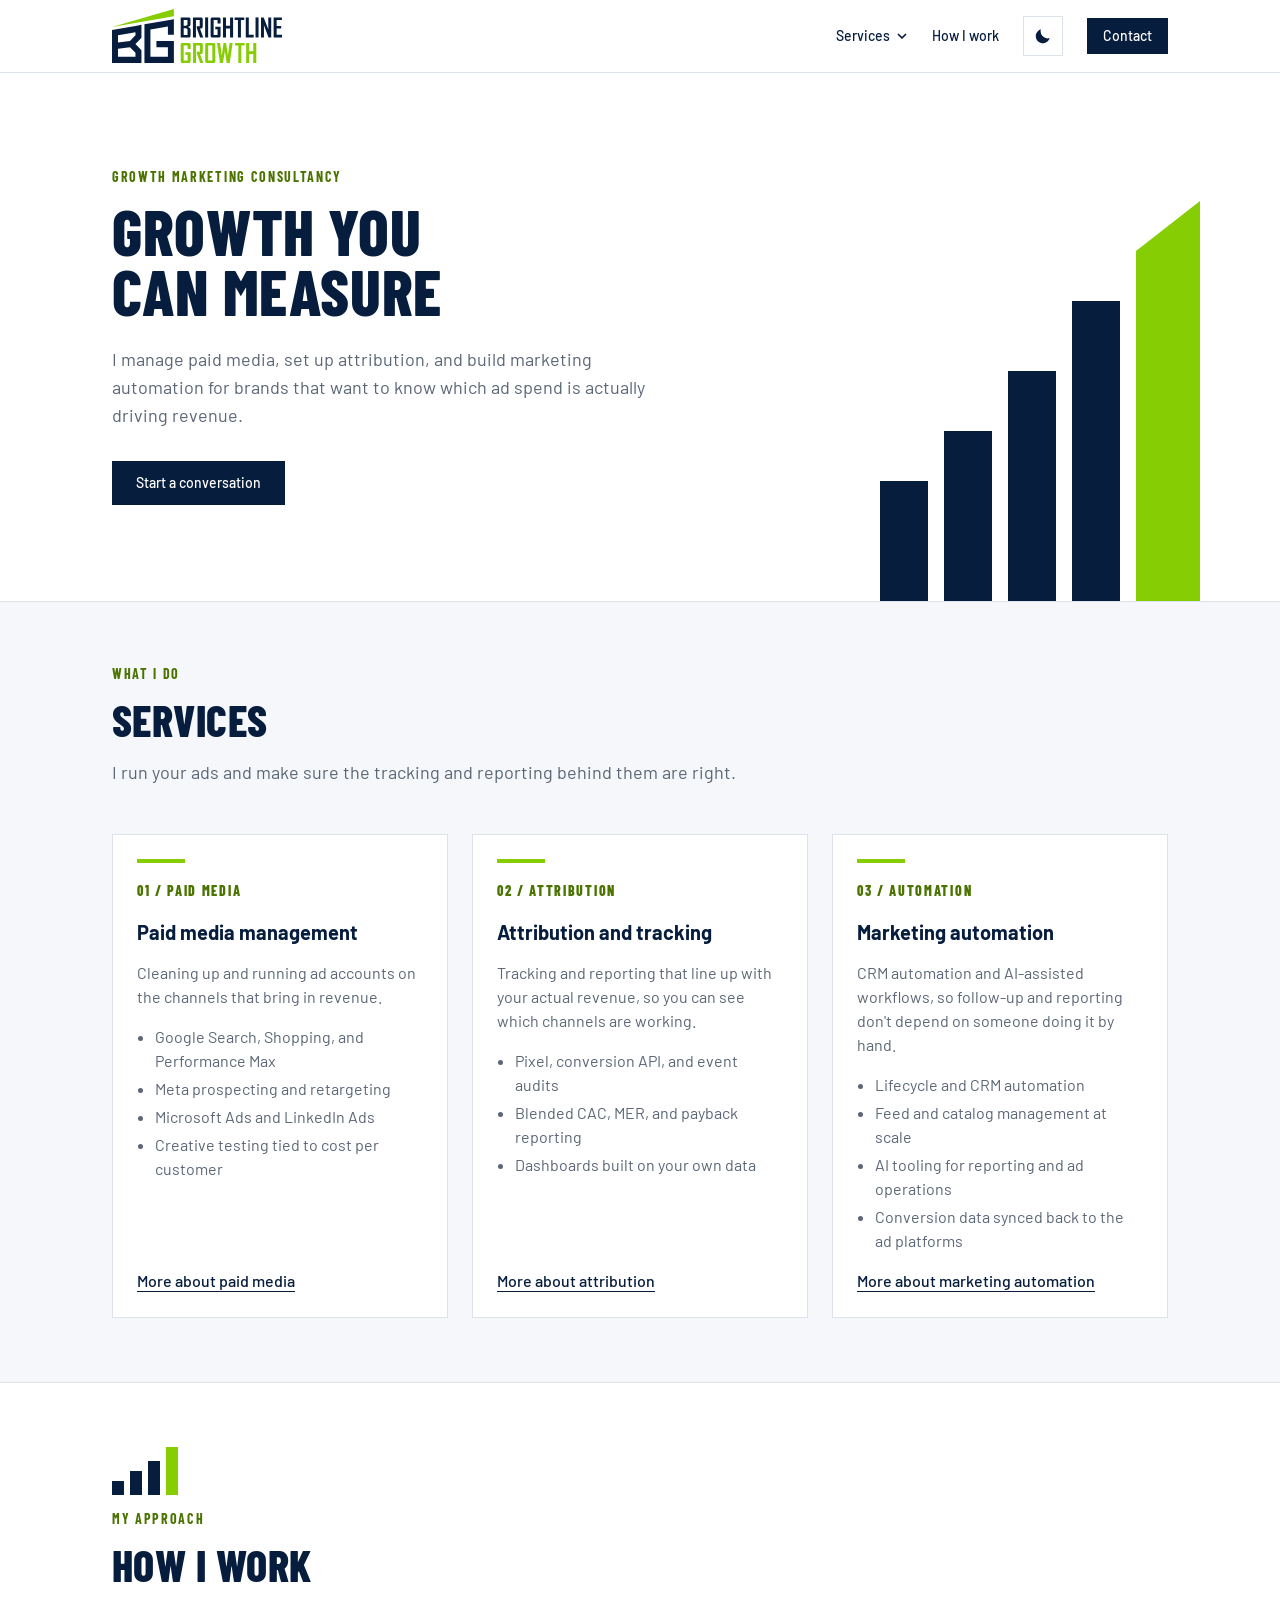
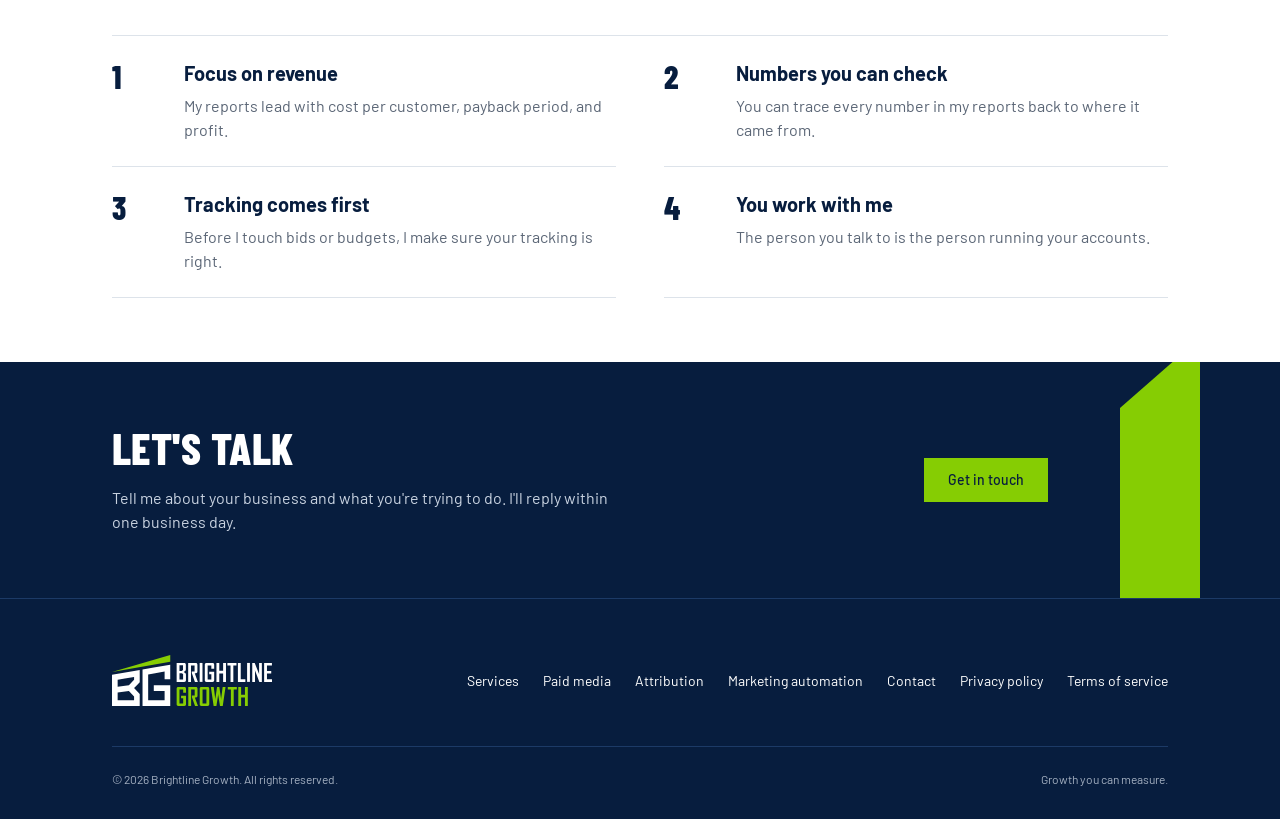
==== commit 3ffda16d: "Revise copy against Wikipedia's "Signs of AI writing" - Remove negative parallelisms ("X, not Y", "Y" ====
--- a/index.html
+++ b/index.html
@@ -151,10 +151,11 @@
         <div class="card-bar"></div>
         <span class="card-num">01 / Paid media</span>
         <h3>Paid media management</h3>
-        <p class="muted">Setting up, cleaning up, and running ad accounts on the channels that bring in revenue.</p>
+        <p class="muted">Cleaning up and running ad accounts on the channels that bring in revenue.</p>
         <ul>
           <li>Google Search, Shopping, and Performance Max</li>
           <li>Meta prospecting and retargeting</li>
+          <li>Microsoft Ads and LinkedIn Ads</li>
           <li>Creative testing tied to cost per customer</li>
         </ul>
         <a class="card-link" href="paid-media.html">More about paid media</a>
@@ -163,7 +164,7 @@
         <div class="card-bar"></div>
         <span class="card-num">02 / Attribution</span>
         <h3>Attribution and tracking</h3>
-        <p class="muted">Tracking and reporting that line up with your actual revenue, so you can see which channels are really working.</p>
+        <p class="muted">Tracking and reporting that line up with your actual revenue, so you can see which channels are working.</p>
         <ul>
           <li>Pixel, conversion API, and event audits</li>
           <li>Blended CAC, MER, and payback reporting</li>
@@ -175,11 +176,12 @@
         <div class="card-bar"></div>
         <span class="card-num">03 / Automation</span>
         <h3>Marketing automation</h3>
-        <p class="muted">CRM automation and AI-assisted workflows, so campaigns, data, and follow-up don't depend on someone doing it by hand.</p>
+        <p class="muted">CRM automation and AI-assisted workflows, so follow-up and reporting don't depend on someone doing it by hand.</p>
         <ul>
           <li>Lifecycle and CRM automation</li>
           <li>Feed and catalog management at scale</li>
           <li>AI tooling for reporting and ad operations</li>
+          <li>Conversion data synced back to the ad platforms</li>
         </ul>
         <a class="card-link" href="automation.html">More about marketing automation</a>
       </article>
@@ -195,10 +197,10 @@
       <h2 class="display-lg" id="how-title">How I work</h2>
     </div>
     <div class="rules">
-      <div class="rule"><span class="rule-n">1</span><div><h3>Focus on revenue</h3><p>I report on cost per customer, payback period, and profit, not clicks and impressions.</p></div></div>
+      <div class="rule"><span class="rule-n">1</span><div><h3>Focus on revenue</h3><p>My reports lead with cost per customer, payback period, and profit.</p></div></div>
       <div class="rule"><span class="rule-n">2</span><div><h3>Numbers you can check</h3><p>You can trace every number in my reports back to where it came from.</p></div></div>
       <div class="rule"><span class="rule-n">3</span><div><h3>Tracking comes first</h3><p>Before I touch bids or budgets, I make sure your tracking is right.</p></div></div>
-      <div class="rule"><span class="rule-n">4</span><div><h3>You work with me</h3><p>The person you talk to is the person running your accounts. No handoff to a junior team.</p></div></div>
+      <div class="rule"><span class="rule-n">4</span><div><h3>You work with me</h3><p>The person you talk to is the person running your accounts.</p></div></div>
     </div>
   </div>
 </section>
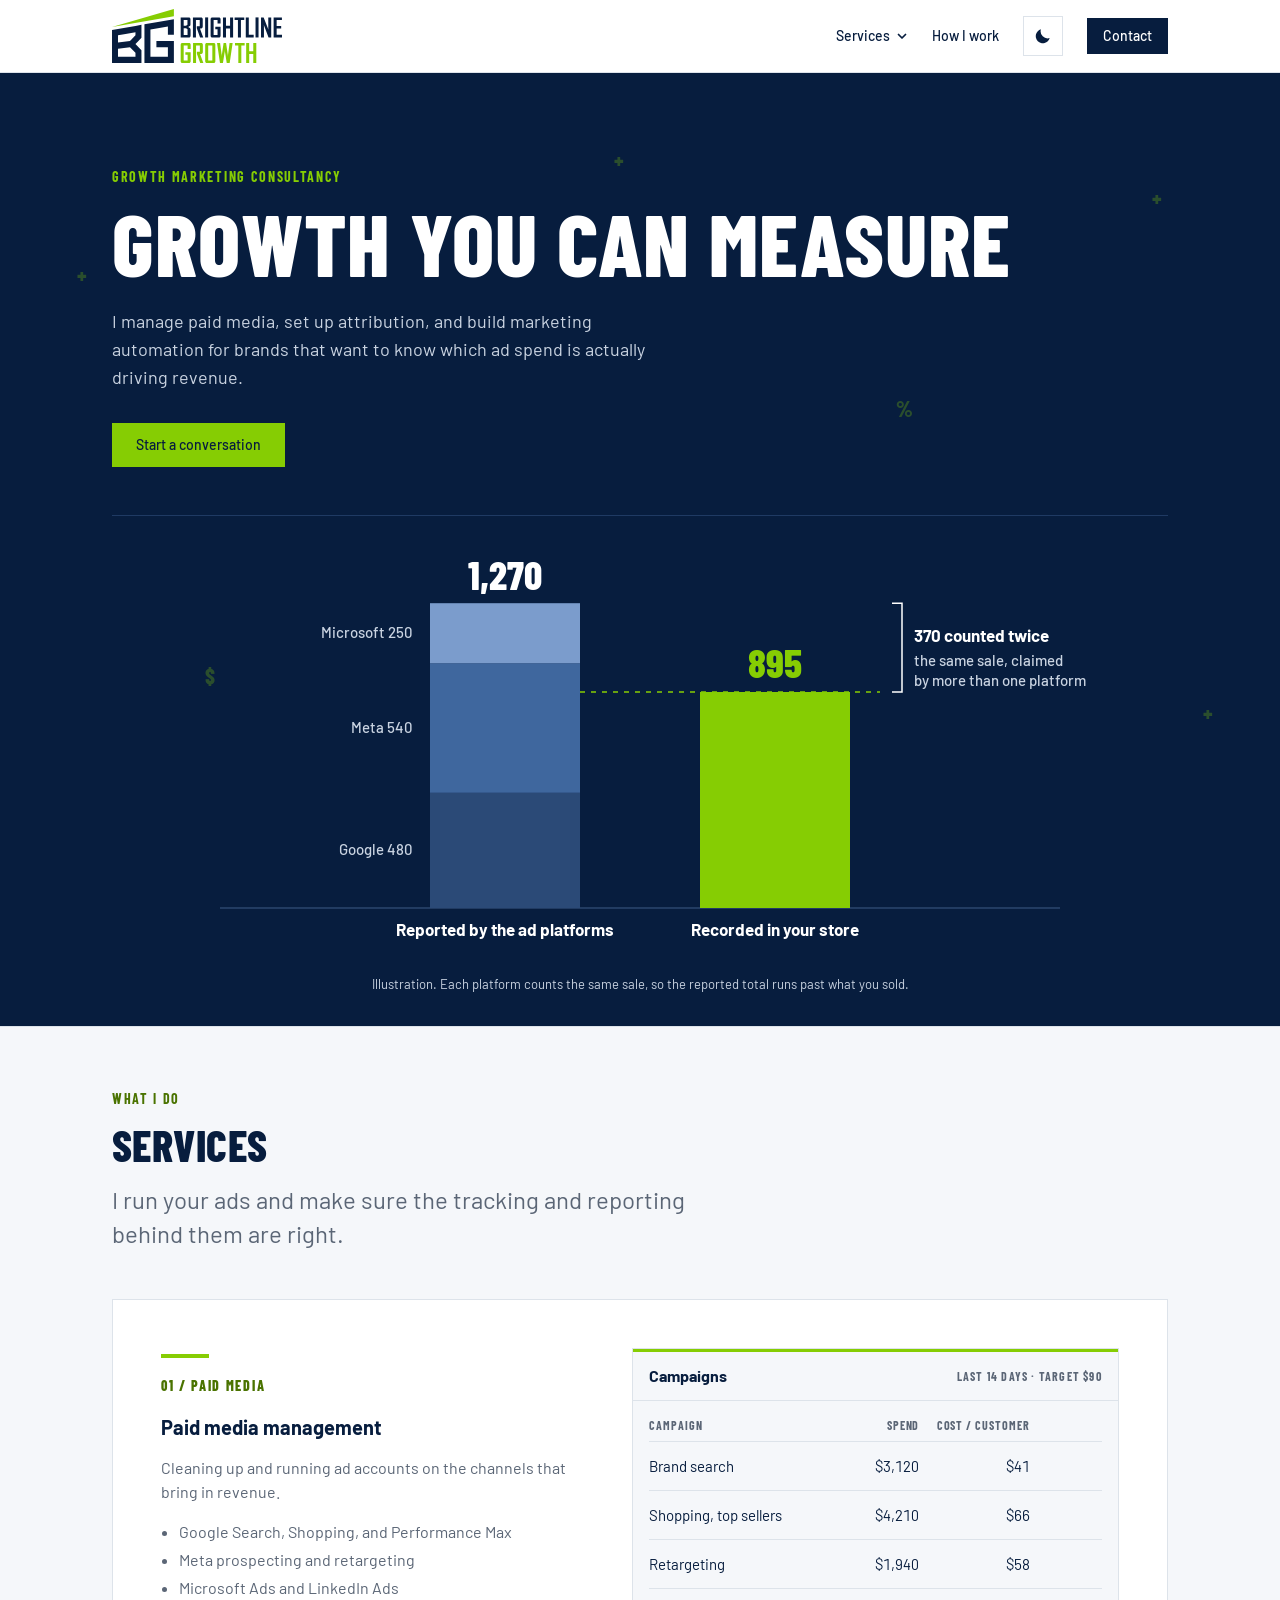
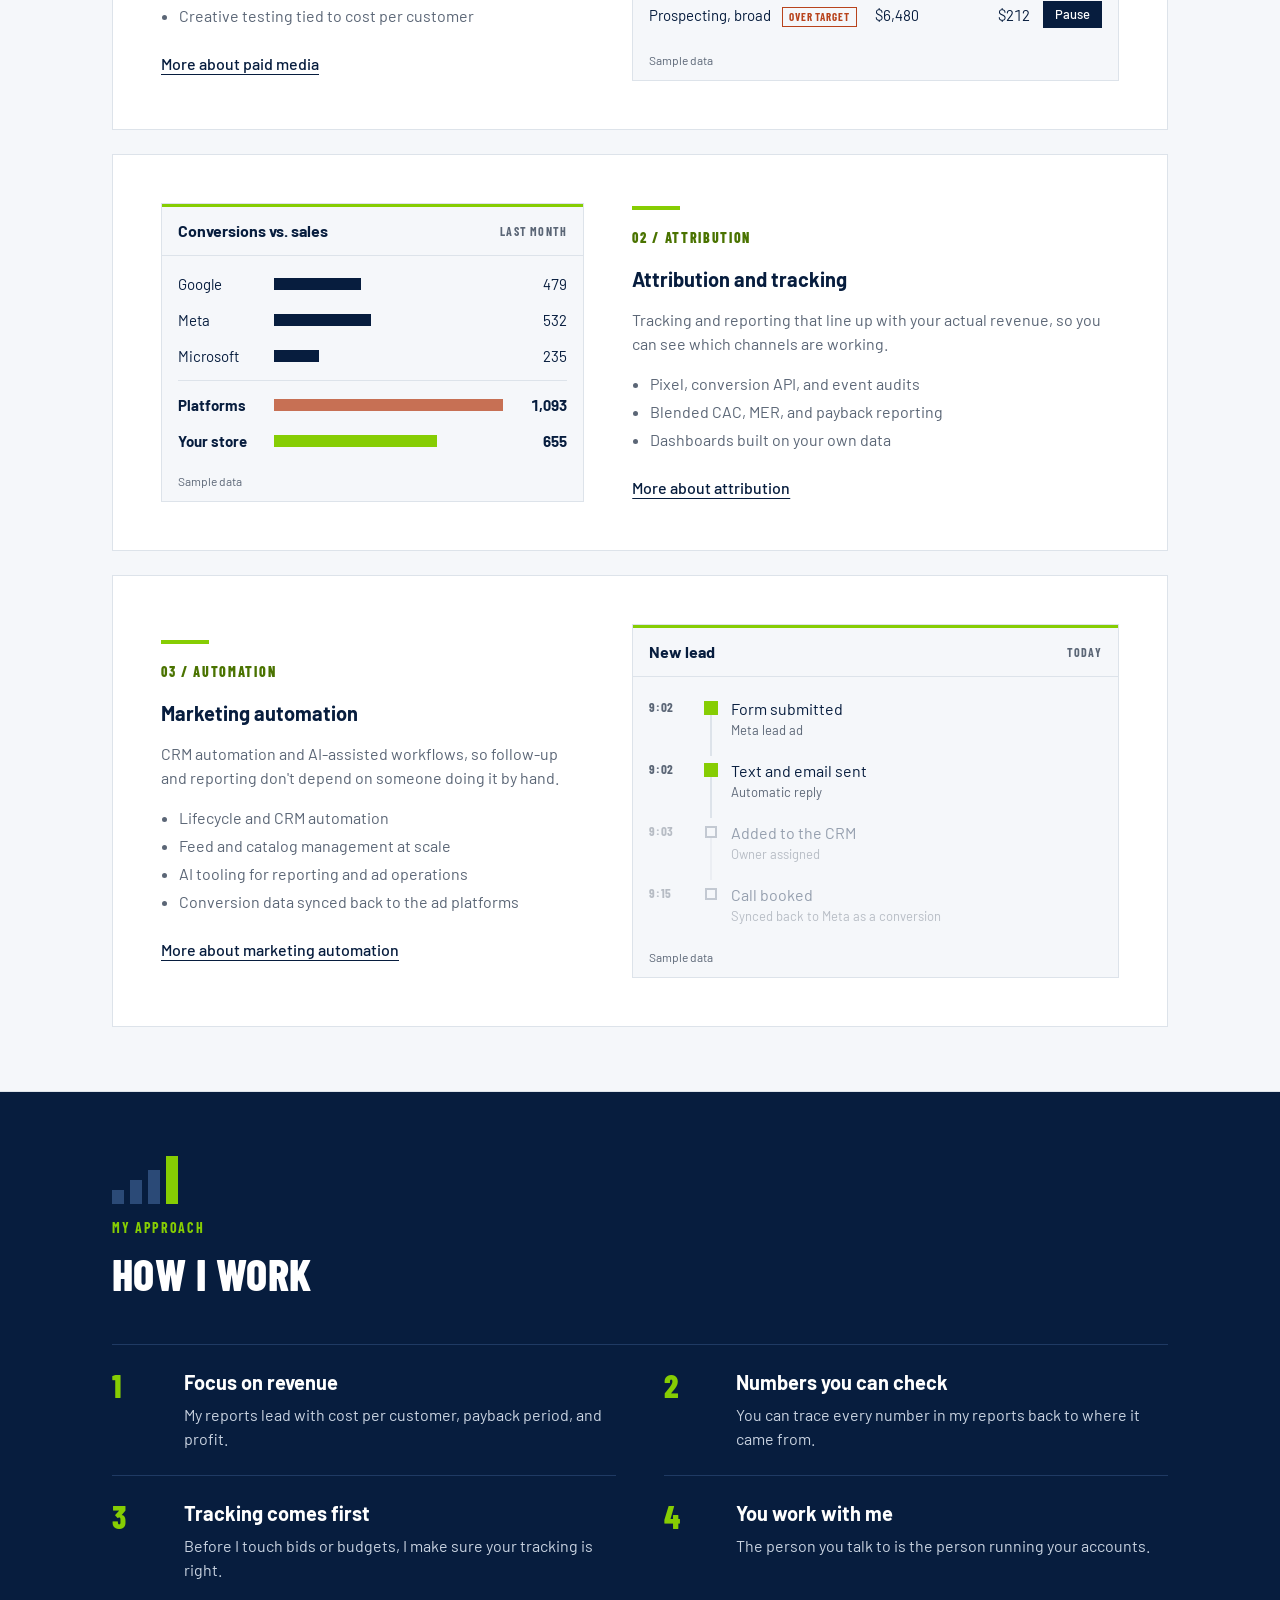
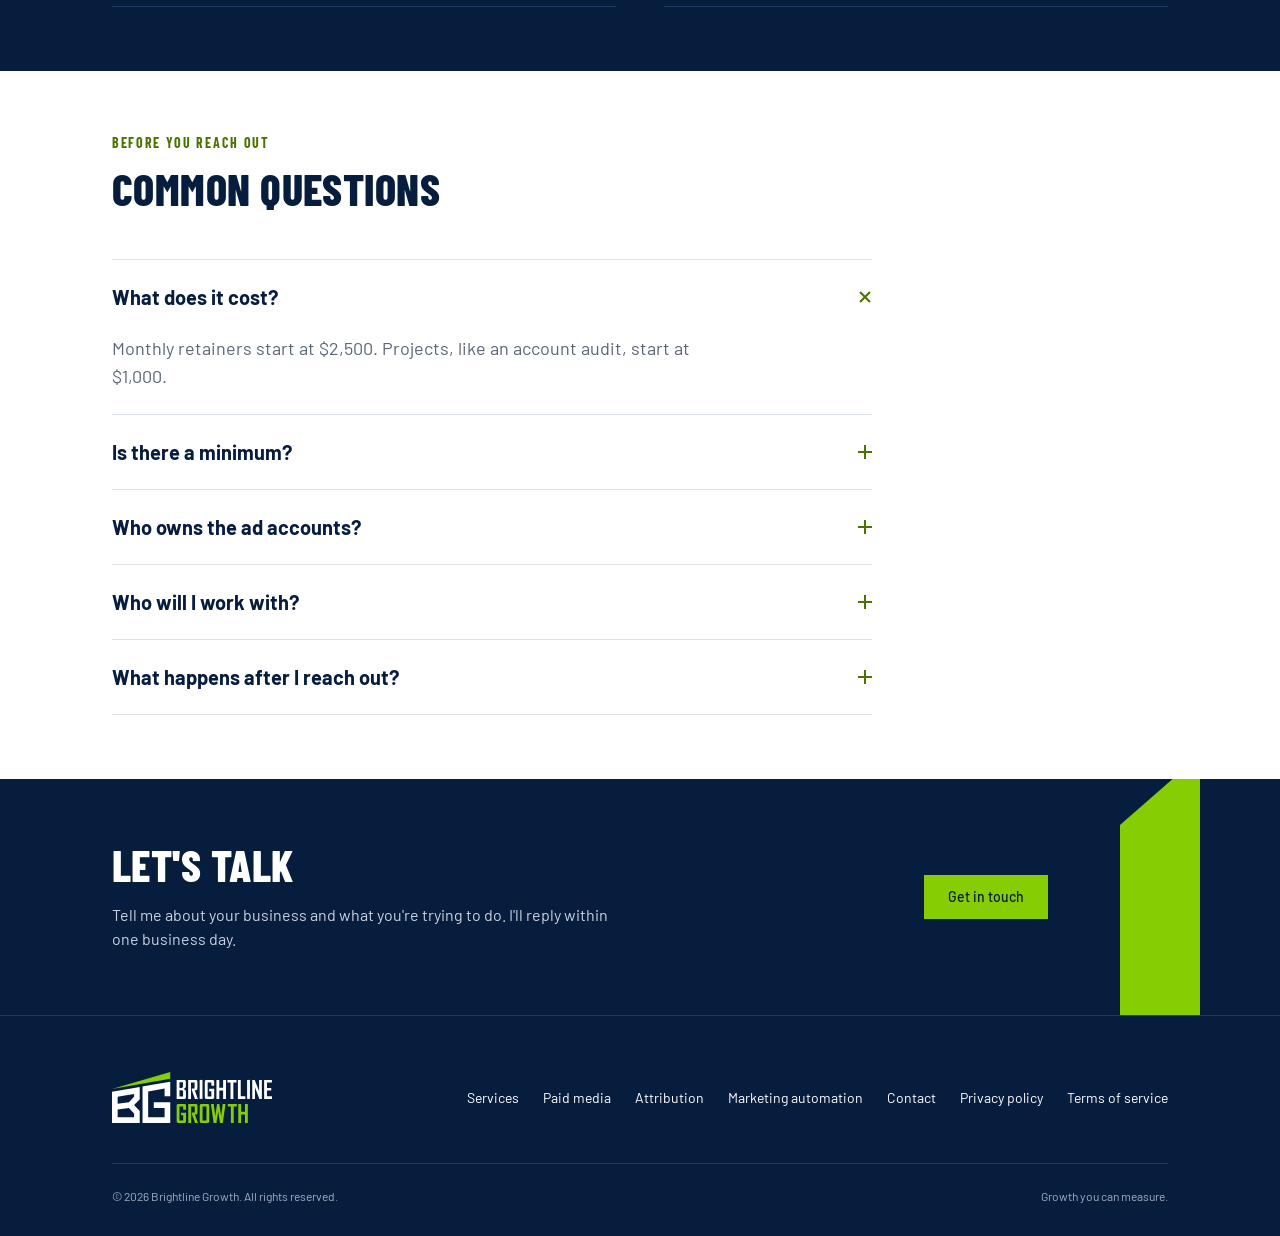
==== commit 2e4cf525: "Redesign homepage with a navy hero chart, sample-work services and FAQ Borrows layout patterns from " ====
--- a/index.html
+++ b/index.html
@@ -123,73 +123,166 @@
 </header>
 <main id="main">
 
-<section class="hero">
+<section class="hero hero-band">
+  <div class="sparkles" aria-hidden="true">
+    <span style="left:6%;top:20%;--t:10s">+</span>
+    <span style="left:90%;top:12%;--t:8s;--d:-2s">+</span>
+    <span style="left:70%;top:34%;--t:11s;--d:-5s">%</span>
+    <span style="left:16%;top:62%;--t:9s;--d:-3s">$</span>
+    <span style="left:94%;top:66%;--t:12s;--d:-7s">+</span>
+    <span style="left:48%;top:8%;--t:9.5s;--d:-1s">+</span>
+  </div>
   <div class="wrap">
     <span class="eyebrow">Growth marketing consultancy</span>
     <h1 class="display-xl"><span class="w"><span>Growth</span></span> <span class="w"><span>you</span></span> <span class="w"><span>can</span></span> <span class="w"><span>measure</span></span></h1>
-    <p class="body-lg muted">I manage paid media, set up attribution, and build marketing automation for brands that want to know which ad spend is actually driving revenue.</p>
-    <a class="btn" href="contact.html">Start a conversation</a>
-  </div>
-  <svg class="hero-geo" viewBox="0 0 360 420" preserveAspectRatio="xMaxYMax meet" aria-hidden="true">
-    <rect x="40"  y="300" width="48" height="120" fill="#071d3e"/>
-    <rect x="104" y="250" width="48" height="170" fill="#071d3e"/>
-    <rect x="168" y="190" width="48" height="230" fill="#071d3e"/>
-    <rect x="232" y="120" width="48" height="300" fill="#071d3e"/>
-    <polygon points="296,420 360,420 360,20 296,70" fill="#86cd03"/>
-  </svg>
+    <p class="body-lg">I manage paid media, set up attribution, and build marketing automation for brands that want to know which ad spend is actually driving revenue.</p>
+    <a class="btn btn-inverse" href="contact.html">Start a conversation</a>
+    <figure class="scene" aria-label="Illustration: the ad platforms together report 1,270 conversions while the store recorded 900 sales.">
+      <!-- Wide layout. Scale: 0.24px per sale, baseline at y=330. Proportions match the attribution page. -->
+      <svg class="scene-wide" viewBox="0 -30 920 410" aria-hidden="true">
+        <line class="sc-base" x1="40" y1="330" x2="880" y2="330"/>
+        <rect class="sc-g grow-in" style="--d:.35s" x="250" y="214.8" width="150" height="115.2"/>
+        <rect class="sc-m grow-in" style="--d:.5s" x="250" y="85.2" width="150" height="129.6"/>
+        <rect class="sc-ms grow-in" style="--d:.65s" x="250" y="25.2" width="150" height="60"/>
+        <text class="sc-t fade-in" style="--d:.5s" x="232" y="277" text-anchor="end">Google 480</text>
+        <text class="sc-t fade-in" style="--d:.65s" x="232" y="155" text-anchor="end">Meta 540</text>
+        <text class="sc-t fade-in" style="--d:.8s" x="232" y="60" text-anchor="end">Microsoft 250</text>
+        <text class="sc-big" x="325" y="12" text-anchor="middle" data-count="1270" data-delay="400">1,270</text>
+        <text class="sc-tb" x="325" y="358" text-anchor="middle">Reported by the ad platforms</text>
+        <rect class="sc-actual grow-in" style="--d:1s" x="520" y="114" width="150" height="216"/>
+        <text class="sc-big sc-lime" x="595" y="100" text-anchor="middle" data-count="900" data-delay="1100">900</text>
+        <text class="sc-tb" x="595" y="358" text-anchor="middle">Recorded in your store</text>
+        <line class="sc-dash fade-in" style="--d:1.6s" x1="400" y1="114" x2="700" y2="114"/>
+        <path class="sc-bracket draw-in" style="--d:1.7s" pathLength="1" d="M712 25.2 h10 v88.8 h-10"/>
+        <g class="fade-in" style="--d:2.1s"><g class="wiggle">
+          <text class="sc-tb" x="734" y="64">370 counted twice</text>
+          <text class="sc-t" x="734" y="88">the same sale, claimed</text>
+          <text class="sc-t" x="734" y="108">by more than one platform</text>
+        </g></g>
+      </svg>
+      <!-- Phone layout: same data, narrower drawing -->
+      <svg class="scene-narrow" viewBox="0 -44 400 440" aria-hidden="true">
+        <line class="sc-base" x1="10" y1="330" x2="390" y2="330"/>
+        <rect class="sc-g grow-in" style="--d:.35s" x="40" y="214.8" width="140" height="115.2"/>
+        <rect class="sc-m grow-in" style="--d:.5s" x="40" y="85.2" width="140" height="129.6"/>
+        <rect class="sc-ms grow-in" style="--d:.65s" x="40" y="25.2" width="140" height="60"/>
+        <text class="sc-in fade-in" style="--d:.5s" x="110" y="277" text-anchor="middle">Google 480</text>
+        <text class="sc-in fade-in" style="--d:.65s" x="110" y="155" text-anchor="middle">Meta 540</text>
+        <text class="sc-in fade-in" style="--d:.8s" x="110" y="60" text-anchor="middle">Microsoft 250</text>
+        <text class="sc-big" x="110" y="10" text-anchor="middle" data-count="1270" data-delay="400">1,270</text>
+        <text class="sc-tb" x="110" y="360" text-anchor="middle">Ad platforms</text>
+        <rect class="sc-actual grow-in" style="--d:1s" x="220" y="114" width="140" height="216"/>
+        <text class="sc-big sc-lime" x="290" y="100" text-anchor="middle" data-count="900" data-delay="1100">900</text>
+        <text class="sc-tb" x="290" y="360" text-anchor="middle">Your store</text>
+        <line class="sc-dash fade-in" style="--d:1.6s" x1="180" y1="114" x2="370" y2="114"/>
+        <g class="fade-in" style="--d:2.1s"><g class="wiggle"><text class="sc-tb" x="220" y="44">370 counted twice</text></g></g>
+      </svg>
+      <figcaption>Illustration. Each platform counts the same sale, so the reported total runs past what you sold.</figcaption>
+    </figure>
+  </div>
 </section>
 
 <section class="section section-raised" id="services" aria-labelledby="services-title">
   <div class="wrap">
-    <div class="section-head">
+    <div class="section-head statement">
       <span class="eyebrow">What I do</span>
       <h2 class="display-lg" id="services-title">Services</h2>
       <p class="body-lg muted">I run your ads and make sure the tracking and reporting behind them are right.</p>
     </div>
-    <div class="cards">
-      <article class="card">
-        <div class="card-bar"></div>
-        <span class="card-num">01 / Paid media</span>
-        <h3>Paid media management</h3>
-        <p class="muted">Cleaning up and running ad accounts on the channels that bring in revenue.</p>
-        <ul>
-          <li>Google Search, Shopping, and Performance Max</li>
-          <li>Meta prospecting and retargeting</li>
-          <li>Microsoft Ads and LinkedIn Ads</li>
-          <li>Creative testing tied to cost per customer</li>
-        </ul>
-        <a class="card-link" href="paid-media.html">More about paid media</a>
+
+    <div class="features">
+      <article class="feature card">
+        <div class="feature-copy">
+          <div class="card-bar"></div>
+          <span class="card-num">01 / Paid media</span>
+          <h3>Paid media management</h3>
+          <p class="muted">Cleaning up and running ad accounts on the channels that bring in revenue.</p>
+          <ul>
+            <li>Google Search, Shopping, and Performance Max</li>
+            <li>Meta prospecting and retargeting</li>
+            <li>Microsoft Ads and LinkedIn Ads</li>
+            <li>Creative testing tied to cost per customer</li>
+          </ul>
+          <a class="card-link" href="paid-media.html">More about paid media</a>
+        </div>
+        <div class="mock" aria-label="Sample campaign report">
+          <div class="mock-head"><span>Campaigns</span><span class="mock-tag">Last 14 days &middot; target $90</span></div>
+          <div class="mock-body mock-scroll">
+            <table class="mock-table">
+              <thead><tr><th scope="col">Campaign</th><th scope="col" class="r">Spend</th><th scope="col" class="r">Cost / customer</th><th scope="col" class="r"><span class="visually-hidden">Action</span></th></tr></thead>
+              <tbody>
+                <tr><td>Brand search</td><td class="r">$3,120</td><td class="r">$41</td><td class="act"></td></tr>
+                <tr><td>Shopping, top sellers</td><td class="r">$4,210</td><td class="r">$66</td><td class="act"></td></tr>
+                <tr><td>Retargeting</td><td class="r">$1,940</td><td class="r">$58</td><td class="act"></td></tr>
+                <tr class="mock-over"><td>Prospecting, broad <span class="flag">Over target</span></td><td class="r">$6,480</td><td class="r">$212</td><td class="act"><button class="mock-pause" type="button">Pause</button></td></tr>
+              </tbody>
+            </table>
+          </div>
+          <p class="mock-toast" role="status" hidden>Paused. That's $6,480 that can go somewhere useful.</p>
+          <p class="mock-note">Sample data</p>
+        </div>
       </article>
-      <article class="card">
-        <div class="card-bar"></div>
-        <span class="card-num">02 / Attribution</span>
-        <h3>Attribution and tracking</h3>
-        <p class="muted">Tracking and reporting that line up with your actual revenue, so you can see which channels are working.</p>
-        <ul>
-          <li>Pixel, conversion API, and event audits</li>
-          <li>Blended CAC, MER, and payback reporting</li>
-          <li>Dashboards built on your own data</li>
-        </ul>
-        <a class="card-link" href="attribution.html">More about attribution</a>
+
+      <article class="feature feature-flip card">
+        <div class="feature-copy">
+          <div class="card-bar"></div>
+          <span class="card-num">02 / Attribution</span>
+          <h3>Attribution and tracking</h3>
+          <p class="muted">Tracking and reporting that line up with your actual revenue, so you can see which channels are working.</p>
+          <ul>
+            <li>Pixel, conversion API, and event audits</li>
+            <li>Blended CAC, MER, and payback reporting</li>
+            <li>Dashboards built on your own data</li>
+          </ul>
+          <a class="card-link" href="attribution.html">More about attribution</a>
+        </div>
+        <div class="mock" aria-label="Sample: platform conversions compared with store sales">
+          <div class="mock-head"><span>Conversions vs. sales</span><span class="mock-tag">Last month</span></div>
+          <div class="mock-body">
+            <div class="recon">
+              <div class="recon-row"><span>Google</span><span class="recon-track"><span class="recon-bar" style="width:38%"></span></span><span class="r" data-count="480">480</span></div>
+              <div class="recon-row"><span>Meta</span><span class="recon-track"><span class="recon-bar" style="width:42.5%"></span></span><span class="r" data-count="540">540</span></div>
+              <div class="recon-row"><span>Microsoft</span><span class="recon-track"><span class="recon-bar" style="width:19.7%"></span></span><span class="r" data-count="250">250</span></div>
+              <div class="recon-row recon-total"><span>Platforms</span><span class="recon-track"><span class="recon-bar" style="width:100%"></span></span><span class="r" data-count="1270">1,270</span></div>
+              <div class="recon-row recon-actual"><span>Your store</span><span class="recon-track"><span class="recon-bar" style="width:71%"></span></span><span class="r" data-count="900">900</span></div>
+            </div>
+          </div>
+          <p class="mock-note">Sample data</p>
+        </div>
       </article>
-      <article class="card">
-        <div class="card-bar"></div>
-        <span class="card-num">03 / Automation</span>
-        <h3>Marketing automation</h3>
-        <p class="muted">CRM automation and AI-assisted workflows, so follow-up and reporting don't depend on someone doing it by hand.</p>
-        <ul>
-          <li>Lifecycle and CRM automation</li>
-          <li>Feed and catalog management at scale</li>
-          <li>AI tooling for reporting and ad operations</li>
-          <li>Conversion data synced back to the ad platforms</li>
-        </ul>
-        <a class="card-link" href="automation.html">More about marketing automation</a>
+
+      <article class="feature card">
+        <div class="feature-copy">
+          <div class="card-bar"></div>
+          <span class="card-num">03 / Automation</span>
+          <h3>Marketing automation</h3>
+          <p class="muted">CRM automation and AI-assisted workflows, so follow-up and reporting don't depend on someone doing it by hand.</p>
+          <ul>
+            <li>Lifecycle and CRM automation</li>
+            <li>Feed and catalog management at scale</li>
+            <li>AI tooling for reporting and ad operations</li>
+            <li>Conversion data synced back to the ad platforms</li>
+          </ul>
+          <a class="card-link" href="automation.html">More about marketing automation</a>
+        </div>
+        <div class="mock" aria-label="Sample new lead timeline">
+          <div class="mock-head"><span>New lead</span><span class="mock-tag">Today</span></div>
+          <div class="mock-body">
+            <ol class="lead-steps">
+              <li class="done"><time>9:02</time><span class="lead-dot"></span><span>Form submitted<small>Meta lead ad</small></span></li>
+              <li class="done"><time>9:02</time><span class="lead-dot"></span><span>Text and email sent<small>Automatic reply</small></span></li>
+              <li class="done"><time>9:03</time><span class="lead-dot"></span><span>Added to the CRM<small>Owner assigned</small></span></li>
+              <li class="done"><time>9:15</time><span class="lead-dot"></span><span>Call booked<small>Synced back to Meta as a conversion</small></span></li>
+            </ol>
+          </div>
+          <p class="mock-note">Sample data</p>
+        </div>
       </article>
     </div>
   </div>
 </section>
 
-<section class="section" id="how" aria-labelledby="how-title">
+<section class="section section-inverse" id="how" aria-labelledby="how-title">
   <div class="wrap">
     <div class="section-head">
       <div class="bars" aria-hidden="true"><span style="height:30%"></span><span style="height:50%"></span><span style="height:70%"></span><span style="height:100%"></span></div>
@@ -201,6 +294,22 @@
       <div class="rule"><span class="rule-n">2</span><div><h3>Numbers you can check</h3><p>You can trace every number in my reports back to where it came from.</p></div></div>
       <div class="rule"><span class="rule-n">3</span><div><h3>Tracking comes first</h3><p>Before I touch bids or budgets, I make sure your tracking is right.</p></div></div>
       <div class="rule"><span class="rule-n">4</span><div><h3>You work with me</h3><p>The person you talk to is the person running your accounts.</p></div></div>
+    </div>
+  </div>
+</section>
+
+<section class="section" id="faq" aria-labelledby="faq-title">
+  <div class="wrap">
+    <div class="section-head">
+      <span class="eyebrow">Before you reach out</span>
+      <h2 class="display-lg" id="faq-title">Common questions</h2>
+    </div>
+    <div class="faq">
+      <details open><summary>What does it cost?</summary><p>Monthly retainers start at $2,500. Projects, like an account audit, start at $1,000.</p></details>
+      <details><summary>Is there a minimum?</summary><p>Three months on retainers, then month to month.</p></details>
+      <details><summary>Who owns the ad accounts?</summary><p>You do. Your ad accounts and data stay in your name, and you keep full admin access.</p></details>
+      <details><summary>Who will I work with?</summary><p>Me. The person you talk to is the person running your accounts.</p></details>
+      <details><summary>What happens after I reach out?</summary><p>I'll reply within one business day. After a quick call, I'll send a short written plan with pricing.</p></details>
     </div>
   </div>
 </section>
--- a/assets/styles.css
+++ b/assets/styles.css
@@ -622,3 +622,145 @@
   .logo img, .site-header.is-scrolled .logo img { width: 120px; }
   .nav .btn-sm { padding-left: var(--space-3); padding-right: var(--space-3); }
 }
+
+/* ==========================================================================
+   Home, round three: a navy hero with the over-count chart as its
+   illustration, services shown beside sample work, a navy "How I work"
+   band, and a short FAQ. Square corners, no gradients or shadows.
+   ========================================================================== */
+.visually-hidden { position: absolute; width: 1px; height: 1px; padding: 0; margin: -1px; overflow: hidden; clip: rect(0 0 0 0); white-space: nowrap; border: 0; }
+
+/* Hero band */
+.hero-band { background: var(--surface-inverse); color: var(--ink-inverse); padding-bottom: 0; }
+.hero-band .eyebrow { color: var(--lime); }
+.hero-band p { color: var(--on-inverse-muted); }
+.hero-band :focus-visible { outline-color: var(--lime); }
+.hero-band .display-xl { max-width: none; }
+@media (min-width: 900px) { .hero-band { padding-bottom: 0; } .hero-band .display-xl { font-size: 88px; line-height: 82px; } }
+
+.scene { margin: var(--space-12) 0 0; padding-top: var(--space-8); border-top: 1px solid #1f3a63; }
+.scene svg { display: block; width: 100%; height: auto; }
+.scene-wide { display: none !important; max-width: 920px; margin: 0 auto; }
+@media (min-width: 720px) { .scene-wide { display: block !important; } .scene-narrow { display: none !important; } }
+.scene-narrow { max-width: 420px; margin: 0 auto; }
+.scene figcaption { font-size: 13px; line-height: 20px; color: var(--on-inverse-muted); padding: var(--space-4) 0 var(--space-8); text-align: center; }
+.sc-base { stroke: #3d5a85; stroke-width: 1; }
+.sc-g { fill: #2b4a77; }
+.sc-m { fill: #3f679e; }
+.sc-ms { fill: #7b9ccc; }
+.sc-actual { fill: var(--lime); }
+.sc-t { fill: var(--on-inverse-muted); font: 500 15px var(--font-sans); }
+.sc-in { fill: var(--white); font: 500 15px var(--font-sans); }
+.sc-tb { fill: var(--ink-inverse); font: 700 17px var(--font-sans); }
+.sc-big { fill: var(--ink-inverse); font: 800 40px var(--font-display); }
+.sc-lime { fill: var(--lime); }
+.sc-dash { stroke: var(--lime); stroke-width: 1.5; stroke-dasharray: 5 6; }
+.sc-bracket { fill: none; stroke: var(--ink-inverse); stroke-width: 1.5; }
+
+/* Floating marks in the hero */
+.sparkles { position: absolute; inset: 0; pointer-events: none; overflow: hidden; z-index: 0; }
+.sparkles span { position: absolute; color: var(--lime); font: 800 22px/1 var(--font-display); opacity: 0.28; translate: var(--mx, 0) var(--my, 0); transition: translate 0.6s var(--ease-out); }
+
+/* Services: copy beside a sample of the work */
+.statement h2 + p { font-size: 20px; line-height: 30px; }
+@media (min-width: 720px) { .statement h2 + p { font-size: 24px; line-height: 34px; } }
+.features { display: grid; gap: var(--space-6); }
+.feature { display: grid; gap: var(--space-8); align-items: center; grid-template-columns: 1fr; padding: var(--space-6); }
+.feature > * { max-width: none; min-width: 0; }
+.feature-copy { display: flex; flex-direction: column; gap: var(--space-4); }
+.feature-copy p { margin: 0; }
+.feature-copy ul { margin: 0; padding-left: 18px; color: var(--ink-muted); }
+.feature-copy li + li { margin-top: var(--space-1); }
+.feature-copy .card-link { margin-top: var(--space-2); }
+@media (min-width: 880px) {
+  .feature { grid-template-columns: 1fr 1.15fr; gap: var(--space-12); padding: var(--space-12); }
+  .feature-flip .feature-copy { order: 2; }
+}
+
+.mock { background: var(--surface-raised); border: 1px solid var(--border); transition: transform 0.35s var(--ease-out), border-color 0.3s; transform: perspective(900px) rotateX(var(--rx, 0deg)) rotateY(var(--ry, 0deg)) translateY(var(--ty, 0)); position: relative; }
+.feature:hover .mock { border-color: var(--border-strong); --ty: -4px; }
+.mock-head { display: flex; justify-content: space-between; align-items: center; gap: var(--space-3); flex-wrap: wrap; padding: var(--space-3) var(--space-4); border-bottom: 1px solid var(--border); font-weight: 700; border-top: 3px solid var(--accent); }
+.mock-tag { font: 700 12px/16px var(--font-display); letter-spacing: 0.1em; text-transform: uppercase; color: var(--ink-muted); }
+.mock-body { padding: var(--space-2) var(--space-4) var(--space-3); }
+.mock-scroll { overflow-x: auto; }
+.mock-note { margin: 0; padding: 0 var(--space-4) var(--space-3); font-size: 12px; line-height: 16px; color: var(--ink-muted); }
+.mock-table { width: 100%; border-collapse: collapse; font-size: 15px; font-variant-numeric: tabular-nums; }
+.mock-table th { text-align: left; font: 700 12px/16px var(--font-display); text-transform: uppercase; letter-spacing: 0.08em; color: var(--ink-muted); padding: var(--space-2) 0; border-bottom: 1px solid var(--border); }
+.mock-table td { padding: var(--space-3) 0; border-bottom: 1px solid var(--border); white-space: nowrap; }
+.mock-table tr:last-child td { border-bottom: 0; }
+.mock-table .r, .recon .r { text-align: right; padding-left: var(--space-4); }
+.mock-table .act { text-align: right; padding-left: var(--space-3); }
+.flag { display: inline-block; margin-left: var(--space-2); padding: 1px 6px; font: 700 11px/16px var(--font-display); letter-spacing: 0.08em; text-transform: uppercase; color: var(--negative); border: 1px solid var(--negative); }
+.mock-pause { font: 500 13px/1 var(--font-sans); color: var(--on-primary); background: var(--primary); border: 0; padding: 7px 12px; cursor: pointer; transition: background-color 0.2s, transform 0.15s; }
+.mock-pause:hover { background: var(--primary-hover); }
+.mock-pause:active { transform: scale(0.94); }
+.mock-over.is-paused td:not(.act) { opacity: 0.45; text-decoration: line-through; }
+.mock-toast { margin: 0 var(--space-4) var(--space-3); padding: var(--space-2) var(--space-3); font-size: 14px; line-height: 20px; background: var(--lime-100); color: var(--navy); border-left: 3px solid var(--lime-700); }
+.mock-spark { position: absolute; width: 6px; height: 6px; background: var(--accent); pointer-events: none; z-index: 2; }
+
+.recon { display: grid; gap: var(--space-3); padding: var(--space-2) 0; font-variant-numeric: tabular-nums; }
+.recon-row { display: grid; grid-template-columns: 84px 1fr 52px; gap: var(--space-3); align-items: center; font-size: 15px; }
+.recon-track { height: 12px; }
+.recon-bar { display: block; height: 100%; background: var(--chart-bar); transform-origin: left; }
+.recon-total { border-top: 1px solid var(--border); padding-top: var(--space-3); font-weight: 700; }
+.recon-total .recon-bar { background: var(--negative); opacity: 0.75; }
+.recon-actual { font-weight: 700; }
+.recon-actual .recon-bar { background: var(--accent); }
+
+.lead-steps { list-style: none; margin: 0; padding: var(--space-1) 0; }
+.lead-steps li { display: grid; grid-template-columns: 44px 14px 1fr; gap: var(--space-3); align-items: start; padding: var(--space-2) 0; position: relative; }
+.lead-steps time { font: 700 13px/20px var(--font-display); letter-spacing: 0.06em; color: var(--ink-muted); }
+.lead-steps small { display: block; font-size: 13px; line-height: 18px; color: var(--ink-muted); }
+.lead-dot { width: 12px; height: 12px; margin-top: 5px; border: 2px solid var(--border-strong); background: var(--surface-raised); position: relative; z-index: 1; transition: background-color 0.25s, border-color 0.25s, transform 0.3s var(--ease-out); }
+.lead-steps li:not(:last-child)::after { content: ""; position: absolute; left: 61px; top: 25px; bottom: -9px; width: 2px; background: var(--border); }
+.lead-steps li.done .lead-dot { background: var(--accent); border-color: var(--accent); }
+
+/* How I work on navy: the same rules, inverse tokens */
+.section-inverse { background: var(--surface-inverse); color: var(--ink-inverse);
+  --ink: var(--ink-inverse); --ink-muted: var(--on-inverse-muted); --border: #1f3a63; --border-strong: #3d5a85;
+  --accent-ink: var(--lime); --chart-bar: #2b4a77; --focus: var(--lime); }
+.section-inverse .rule-n { color: var(--lime); }
+.section-inverse .rule { transition: background-color 0.3s; }
+
+/* FAQ */
+.faq { max-width: 760px; border-top: 1px solid var(--border); }
+.faq details { border-bottom: 1px solid var(--border); }
+.faq summary { list-style: none; cursor: pointer; display: flex; justify-content: space-between; align-items: center; gap: var(--space-4); padding: var(--space-6) 0; font-size: 20px; line-height: 26px; font-weight: 700; }
+.faq summary::-webkit-details-marker { display: none; }
+.faq summary::after { content: ""; flex: none; width: 14px; height: 14px; background: linear-gradient(var(--accent-ink), var(--accent-ink)) center / 100% 2px no-repeat, linear-gradient(var(--accent-ink), var(--accent-ink)) center / 2px 100% no-repeat; transition: transform 0.3s var(--ease-out); }
+.faq details[open] summary::after { transform: rotate(45deg); }
+.faq summary:hover { color: var(--accent-ink); }
+.faq p { margin: 0 0 var(--space-6); max-width: 60ch; color: var(--ink-muted); font-size: 18px; line-height: 28px; }
+
+@media (prefers-reduced-motion: no-preference) {
+  /* The hero chart plots itself: bars grow, numbers count (JS), the bracket draws, the label wiggles now and then */
+  .grow-in { transform-box: fill-box; transform-origin: bottom; animation: grow 1s var(--ease-out) both; animation-delay: var(--d, 0s); }
+  .fade-in { animation: fade-up 0.6s var(--ease-out) both; animation-delay: var(--d, 0s); }
+  .draw-in { stroke-dasharray: 1; stroke-dashoffset: 1; animation: draw 1s var(--ease-out) forwards; animation-delay: var(--d, 0s); }
+  .wiggle { transform-box: fill-box; transform-origin: 0 50%; animation: wiggle 4.5s ease-in-out 2.8s infinite; }
+  .sparkles span { animation: drift var(--t, 9s) ease-in-out infinite; animation-delay: var(--d, 0s); }
+  .hero-band .btn::after { animation-delay: 2.4s; }
+
+  /* Services: rows lift into place as they scroll in */
+  .js .feature { opacity: 0.3; transform: translateY(28px); transition: opacity 0.8s ease, transform 0.8s var(--ease-out), border-color 0.3s; }
+  .js .feature.in { opacity: 1; transform: none; }
+  .flag { animation: nudge 2.8s ease-in-out 1.2s infinite; }
+  .mock-over.is-paused .flag { animation: none; }
+  .js .recon .recon-bar { transform: scaleX(0); transition: transform 0.9s var(--ease-out); }
+  .js .recon-row:nth-child(2) .recon-bar { transition-delay: 0.1s; }
+  .js .recon-row:nth-child(3) .recon-bar { transition-delay: 0.2s; }
+  .js .recon-row:nth-child(4) .recon-bar { transition-delay: 0.35s; }
+  .js .recon-row:nth-child(5) .recon-bar { transition-delay: 0.5s; }
+  .js .recon.in .recon-bar { transform: none; }
+  .lead-steps.playing li { transition: opacity 0.3s; }
+  .lead-steps.playing li:not(.done) { opacity: 0.4; }
+  .lead-steps li.done .lead-dot { transform: scale(1.15); }
+
+  .section-inverse .rule:hover .rule-n { animation: hop 0.5s var(--ease-out); }
+  .faq details[open] p { animation: fade-up 0.35s var(--ease-out); }
+}
+@keyframes draw { to { stroke-dashoffset: 0; } }
+@keyframes wiggle { 0%, 82%, 100% { transform: rotate(0); } 86% { transform: rotate(-3deg); } 90% { transform: rotate(2.5deg); } 94% { transform: rotate(-1.5deg); } }
+@keyframes drift { 0%, 100% { transform: translateY(0) rotate(0); } 50% { transform: translateY(-18px) rotate(90deg); } }
+@keyframes nudge { 0%, 85%, 100% { transform: none; } 90% { transform: translateY(-2px); } 95% { transform: translateY(1px); } }
+@keyframes hop { 40% { transform: translateY(-6px); } 100% { transform: none; } }
